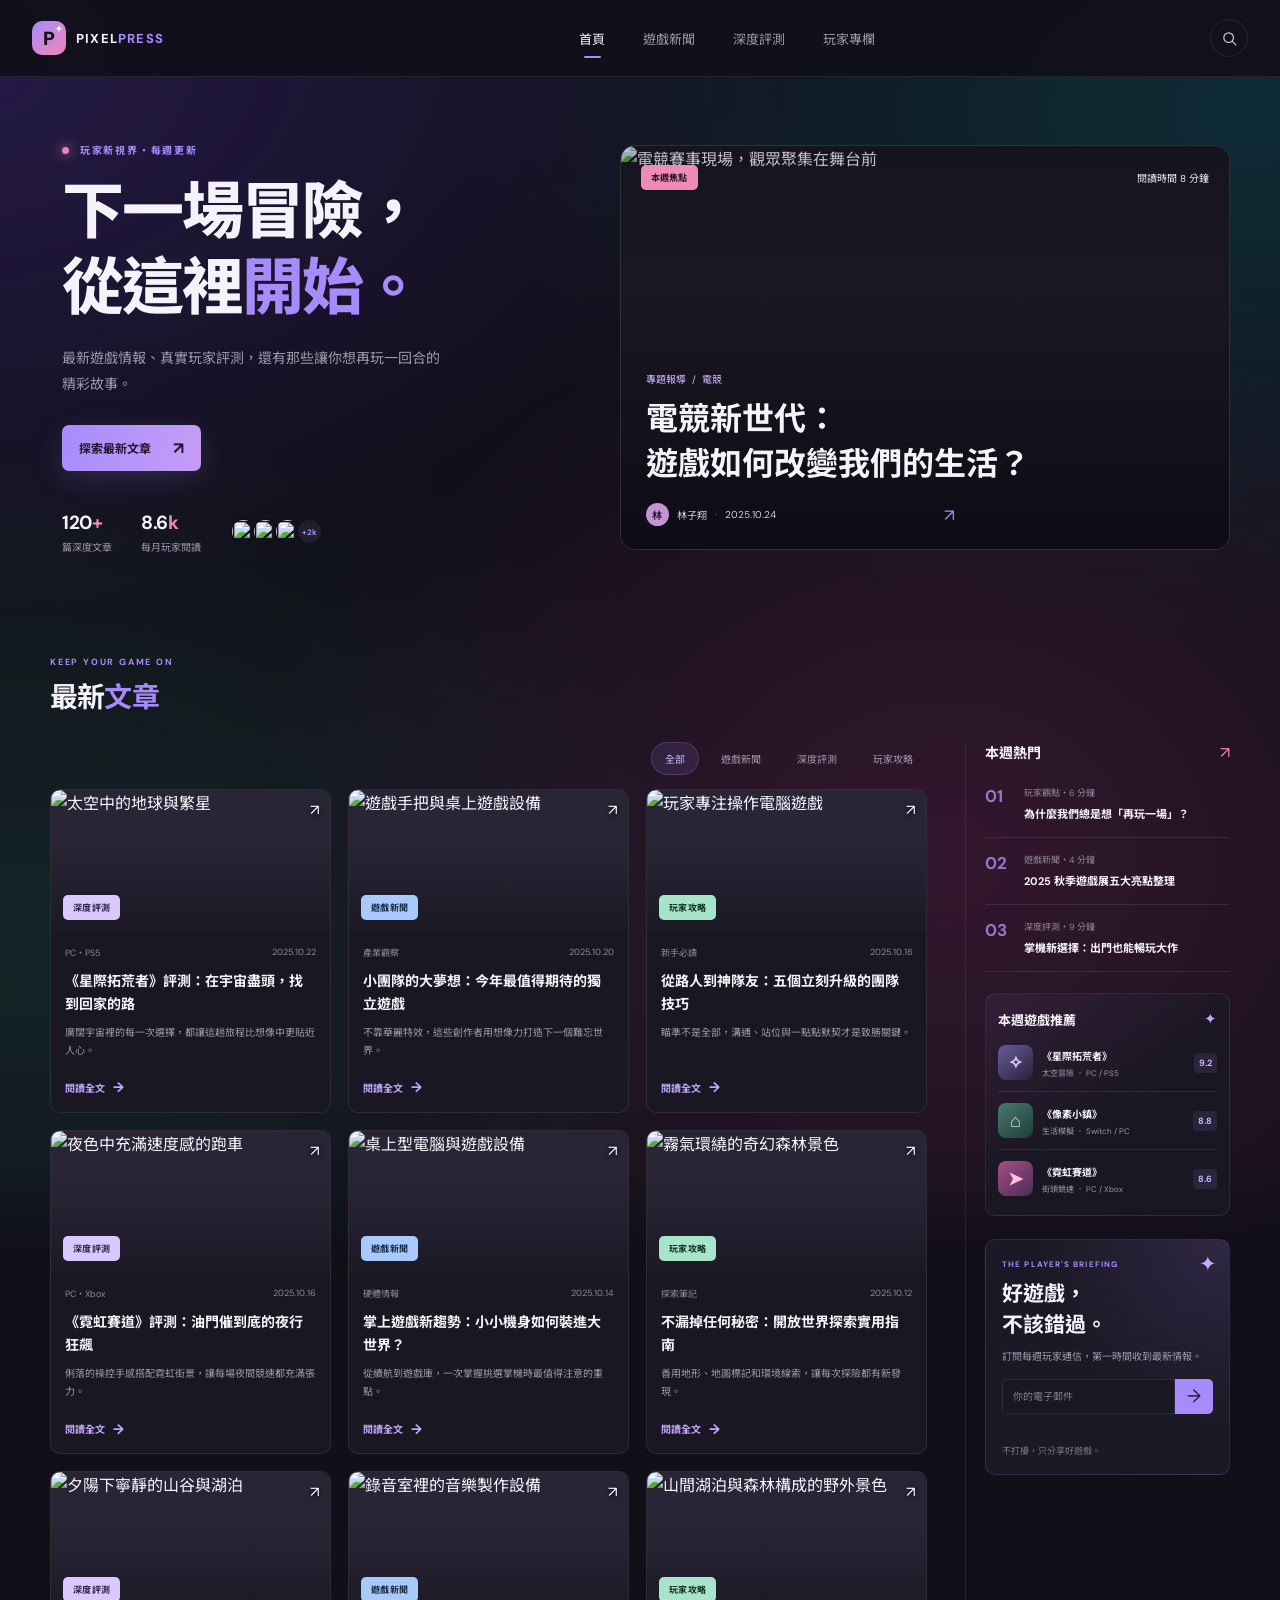
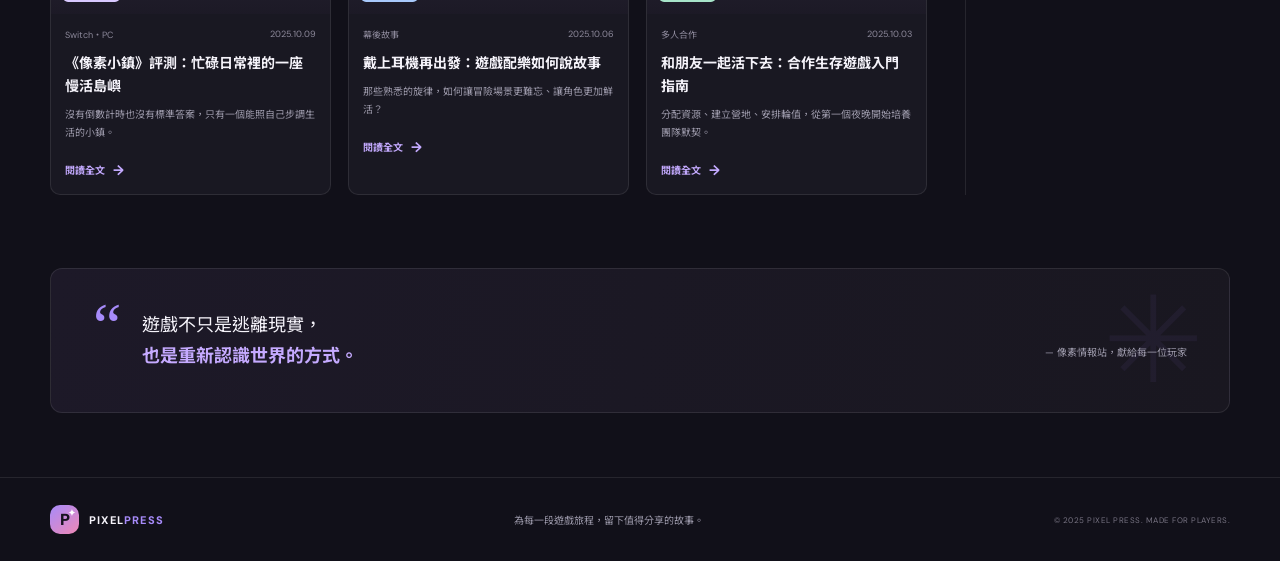
==== index.html @ 3ca90774 "新增格言" ====
<!DOCTYPE html>
<html lang="zh-Hant">
<head>
  <meta charset="UTF-8">
  <meta name="viewport" content="width=device-width, initial-scale=1.0">
  <meta name="theme-color" content="#111019">
  <meta name="description" content="像素情報站：最新遊戲新聞、深度評測與玩家觀點。">
  <title>像素情報站 — 玩家的下一站</title>
  <link rel="preconnect" href="https://fonts.googleapis.com">
  <link rel="preconnect" href="https://fonts.gstatic.com" crossorigin>
  <link href="https://fonts.googleapis.com/css2?family=DM+Sans:wght@400;500;600;700;800&family=Noto+Sans+TC:wght@400;500;600;700;800;900&display=swap" rel="stylesheet">
  <link rel="stylesheet" href="styles.css">
  <script src="script.js" defer></script>
</head>
<body>
  <header class="site-header">
    <div class="header-inner">
      <a class="brand" href="#" aria-label="像素情報站首頁">
        <span class="brand-mark" aria-hidden="true">P<span>✦</span></span>
        <span class="brand-name">PIXEL<span>PRESS</span></span>
      </a>
      <button class="menu-toggle" type="button" aria-label="開啟選單" aria-expanded="false">
        <span></span><span></span><span></span>
      </button>
      <nav class="main-nav" aria-label="主要導覽">
        <a class="nav-link active" href="#latest">首頁</a>
        <a class="nav-link" href="#latest" data-category-link="新聞">遊戲新聞</a>
        <a class="nav-link" href="#latest" data-category-link="評測">深度評測</a>
        <a class="nav-link" href="#community">玩家專欄</a>
      </nav>
      <button class="search-toggle" type="button" aria-label="搜尋文章">
        <svg viewBox="0 0 24 24" aria-hidden="true"><circle cx="10.8" cy="10.8" r="6.8"></circle><path d="m16 16 5 5"></path></svg>
      </button>
    </div>
    <form class="search-bar" role="search">
      <label class="sr-only" for="site-search">搜尋文章</label>
      <input id="site-search" type="search" placeholder="搜尋遊戲、新聞或評測…">
      <button type="submit">搜尋</button>
    </form>
  </header>

  <main>
    <section class="hero page-shell" aria-label="焦點文章">
      <div class="hero-copy">
        <p class="eyebrow"><span class="live-dot"></span> 玩家新視界・每週更新</p>
        <h1>下一場冒險，<br>從這裡<span>開始。</span></h1>
        <p class="hero-description">最新遊戲情報、真實玩家評測，還有那些讓你想再玩一回合的精彩故事。</p>
        <a class="button button-primary" href="#latest">探索最新文章 <span aria-hidden="true">↗</span></a>
        <div class="hero-stats">
          <div><strong>120<span>+</span></strong><small>篇深度文章</small></div>
          <div><strong>8.6<span>k</span></strong><small>每月玩家閱讀</small></div>
          <div class="avatar-stack" aria-label="玩家社群">
            <img src="https://images.unsplash.com/photo-1534528741775-53994a69daeb?auto=format&fit=crop&w=80&q=80" alt="">
            <img src="https://images.unsplash.com/photo-1500648767791-00dcc994a43e?auto=format&fit=crop&w=80&q=80" alt="">
            <img src="https://images.unsplash.com/photo-1506794778202-cad84cf45f1d?auto=format&fit=crop&w=80&q=80" alt="">
            <span>+2k</span>
          </div>
        </div>
      </div>
      <a class="hero-feature" href="#article-feature">
        <img src="https://images.unsplash.com/photo-1542751371-adc38448a05e?auto=format&fit=crop&w=1400&q=85" alt="電競賽事現場，觀眾聚集在舞台前">
        <span class="feature-overlay"></span>
        <span class="feature-topline"><span class="tag tag-pink">本週焦點</span><span class="feature-read">閱讀時間 8 分鐘</span></span>
        <span class="feature-bottom">
          <span class="feature-category">專題報導&nbsp; / &nbsp;電競</span>
          <strong>電競新世代：<br>遊戲如何改變我們的生活？</strong>
          <span class="feature-author"><span class="author-avatar">林</span> 林子翔 <span class="author-divider">·</span> 2025.10.24 <span class="feature-arrow">↗</span></span>
        </span>
      </a>
    </section>

    <section class="latest-section page-shell" id="latest">
      <div class="section-heading">
        <div>
          <p class="eyebrow">KEEP YOUR GAME ON</p>
          <h2>最新<span>文章</span></h2>
        </div>
      </div>

      <div class="content-layout">
        <div class="article-column">
          <div class="category-filters" role="group" aria-label="文章分類">
            <button class="filter-chip active" type="button" data-category="全部">全部</button>
            <button class="filter-chip" type="button" data-category="新聞">遊戲新聞</button>
            <button class="filter-chip" type="button" data-category="評測">深度評測</button>
            <button class="filter-chip" type="button" data-category="攻略">玩家攻略</button>
          </div>
          <div class="article-grid" id="article-grid">
          <article class="article-card" data-category="評測" data-search="星際拓荒者 評測 太空 冒險">
            <a class="card-image" href="#article-feature">
              <img src="https://images.unsplash.com/photo-1446776811953-b23d57bd21aa?auto=format&fit=crop&w=900&q=80" alt="太空中的地球與繁星">
              <span class="tag tag-purple">深度評測</span>
              <span class="card-image-icon" aria-hidden="true">↗</span>
            </a>
            <div class="card-body">
              <div class="card-meta"><span>PC・PS5</span><span>2025.10.22</span></div>
              <h3><a href="#article-feature">《星際拓荒者》評測：在宇宙盡頭，找到回家的路</a></h3>
              <p>廣闊宇宙裡的每一次選擇，都讓這趟旅程比想像中更貼近人心。</p>
              <a class="read-more" href="#article-feature">閱讀全文 <span>→</span></a>
            </div>
          </article>
          <article class="article-card" data-category="新聞" data-search="獨立遊戲 新聞 開發者 新作">
            <a class="card-image" href="#article-feature">
              <img src="https://images.unsplash.com/photo-1511512578047-dfb367046420?auto=format&fit=crop&w=900&q=80" alt="遊戲手把與桌上遊戲設備">
              <span class="tag tag-blue">遊戲新聞</span>
              <span class="card-image-icon" aria-hidden="true">↗</span>
            </a>
            <div class="card-body">
              <div class="card-meta"><span>產業觀察</span><span>2025.10.20</span></div>
              <h3><a href="#article-feature">小團隊的大夢想：今年最值得期待的獨立遊戲</a></h3>
              <p>不靠華麗特效，這些創作者用想像力打造下一個難忘世界。</p>
              <a class="read-more" href="#article-feature">閱讀全文 <span>→</span></a>
            </div>
          </article>
          <article class="article-card" data-category="攻略" data-search="新手攻略 戰術 團隊合作 線上遊戲">
            <a class="card-image" href="#article-feature">
              <img src="https://images.unsplash.com/photo-1547394765-185e1e68f34e?auto=format&fit=crop&w=900&q=80" alt="玩家專注操作電腦遊戲">
              <span class="tag tag-green">玩家攻略</span>
              <span class="card-image-icon" aria-hidden="true">↗</span>
            </a>
            <div class="card-body">
              <div class="card-meta"><span>新手必讀</span><span>2025.10.18</span></div>
              <h3><a href="#article-feature">從路人到神隊友：五個立刻升級的團隊技巧</a></h3>
              <p>瞄準不是全部，溝通、站位與一點點默契才是致勝關鍵。</p>
              <a class="read-more" href="#article-feature">閱讀全文 <span>→</span></a>
            </div>
          </article>
          <article class="article-card" data-category="評測" data-search="霓虹賽道 評測 競速 賽車">
            <a class="card-image" href="#article-feature">
              <img src="https://images.unsplash.com/photo-1492144534655-ae79c964c9d7?auto=format&fit=crop&w=900&q=80" alt="夜色中充滿速度感的跑車">
              <span class="tag tag-purple">深度評測</span>
              <span class="card-image-icon" aria-hidden="true">↗</span>
            </a>
            <div class="card-body">
              <div class="card-meta"><span>PC・Xbox</span><span>2025.10.16</span></div>
              <h3><a href="#article-feature">《霓虹賽道》評測：油門催到底的夜行狂飆</a></h3>
              <p>俐落的操控手感搭配霓虹街景，讓每場夜間競速都充滿張力。</p>
              <a class="read-more" href="#article-feature">閱讀全文 <span>→</span></a>
            </div>
          </article>
          <article class="article-card" data-category="新聞" data-search="掌上遊戲機 新聞 硬體 掌機">
            <a class="card-image" href="#article-feature">
              <img src="https://images.unsplash.com/photo-1593305841991-05c297ba4575?auto=format&fit=crop&w=900&q=80" alt="桌上型電腦與遊戲設備">
              <span class="tag tag-blue">遊戲新聞</span>
              <span class="card-image-icon" aria-hidden="true">↗</span>
            </a>
            <div class="card-body">
              <div class="card-meta"><span>硬體情報</span><span>2025.10.14</span></div>
              <h3><a href="#article-feature">掌上遊戲新趨勢：小小機身如何裝進大世界？</a></h3>
              <p>從續航到遊戲庫，一次掌握挑選掌機時最值得注意的重點。</p>
              <a class="read-more" href="#article-feature">閱讀全文 <span>→</span></a>
            </div>
          </article>
          <article class="article-card" data-category="攻略" data-search="探索攻略 隱藏寶箱 地圖 冒險">
            <a class="card-image" href="#article-feature">
              <img src="https://images.unsplash.com/photo-1518709268805-4e9042af9f23?auto=format&fit=crop&w=900&q=80" alt="霧氣環繞的奇幻森林景色">
              <span class="tag tag-green">玩家攻略</span>
              <span class="card-image-icon" aria-hidden="true">↗</span>
            </a>
            <div class="card-body">
              <div class="card-meta"><span>探索筆記</span><span>2025.10.12</span></div>
              <h3><a href="#article-feature">不漏掉任何秘密：開放世界探索實用指南</a></h3>
              <p>善用地形、地圖標記和環境線索，讓每次探險都有新發現。</p>
              <a class="read-more" href="#article-feature">閱讀全文 <span>→</span></a>
            </div>
          </article>
          <article class="article-card" data-category="評測" data-search="像素小鎮 評測 獨立遊戲 生活模擬">
            <a class="card-image" href="#article-feature">
              <img src="https://images.unsplash.com/photo-1500530855697-b586d89ba3ee?auto=format&fit=crop&w=900&q=80" alt="夕陽下寧靜的山谷與湖泊">
              <span class="tag tag-purple">深度評測</span>
              <span class="card-image-icon" aria-hidden="true">↗</span>
            </a>
            <div class="card-body">
              <div class="card-meta"><span>Switch・PC</span><span>2025.10.09</span></div>
              <h3><a href="#article-feature">《像素小鎮》評測：忙碌日常裡的一座慢活島嶼</a></h3>
              <p>沒有倒數計時也沒有標準答案，只有一個能照自己步調生活的小鎮。</p>
              <a class="read-more" href="#article-feature">閱讀全文 <span>→</span></a>
            </div>
          </article>
          <article class="article-card" data-category="新聞" data-search="遊戲配樂 新聞 音樂 原聲帶">
            <a class="card-image" href="#article-feature">
              <img src="https://images.unsplash.com/photo-1511379938547-c1f69419868d?auto=format&fit=crop&w=900&q=80" alt="錄音室裡的音樂製作設備">
              <span class="tag tag-blue">遊戲新聞</span>
              <span class="card-image-icon" aria-hidden="true">↗</span>
            </a>
            <div class="card-body">
              <div class="card-meta"><span>幕後故事</span><span>2025.10.06</span></div>
              <h3><a href="#article-feature">戴上耳機再出發：遊戲配樂如何說故事</a></h3>
              <p>那些熟悉的旋律，如何讓冒險場景更難忘、讓角色更加鮮活？</p>
              <a class="read-more" href="#article-feature">閱讀全文 <span>→</span></a>
            </div>
          </article>
          <article class="article-card" data-category="攻略" data-search="合作生存 攻略 生存 建造 多人遊戲">
            <a class="card-image" href="#article-feature">
              <img src="https://images.unsplash.com/photo-1470770841072-f978cf4d019e?auto=format&fit=crop&w=900&q=80" alt="山間湖泊與森林構成的野外景色">
              <span class="tag tag-green">玩家攻略</span>
              <span class="card-image-icon" aria-hidden="true">↗</span>
            </a>
            <div class="card-body">
              <div class="card-meta"><span>多人合作</span><span>2025.10.03</span></div>
              <h3><a href="#article-feature">和朋友一起活下去：合作生存遊戲入門指南</a></h3>
              <p>分配資源、建立營地、安排輪值，從第一個夜晚開始培養團隊默契。</p>
              <a class="read-more" href="#article-feature">閱讀全文 <span>→</span></a>
            </div>
          </article>
          </div>
        </div>

        <aside class="sidebar">
          <div class="sidebar-heading"><h3>本週熱門</h3><span class="trending-icon">↗</span></div>
          <a class="trending-item" href="#article-feature"><span class="trending-number">01</span><span><small>玩家觀點・6 分鐘</small><strong>為什麼我們總是想「再玩一場」？</strong></span></a>
          <a class="trending-item" href="#article-feature"><span class="trending-number">02</span><span><small>遊戲新聞・4 分鐘</small><strong>2025 秋季遊戲展五大亮點整理</strong></span></a>
          <a class="trending-item" href="#article-feature"><span class="trending-number">03</span><span><small>深度評測・9 分鐘</small><strong>掌機新選擇：出門也能暢玩大作</strong></span></a>
          <section class="game-recommendations" aria-labelledby="game-recommendations-title">
            <div class="sidebar-heading">
              <h3 id="game-recommendations-title">本週遊戲推薦</h3>
              <span class="recommendation-spark" aria-hidden="true">✦</span>
            </div>
            <article class="game-recommendation">
              <span class="game-icon game-icon-space" aria-hidden="true">✧</span>
              <div>
                <h4>《星際拓荒者》</h4>
                <p>太空冒險 <span>・</span> PC / PS5</p>
              </div>
              <span class="game-score" aria-label="推薦評分 9.2 分">9.2</span>
            </article>
            <article class="game-recommendation">
              <span class="game-icon game-icon-cozy" aria-hidden="true">⌂</span>
              <div>
                <h4>《像素小鎮》</h4>
                <p>生活模擬 <span>・</span> Switch / PC</p>
              </div>
              <span class="game-score" aria-label="推薦評分 8.8 分">8.8</span>
            </article>
            <article class="game-recommendation">
              <span class="game-icon game-icon-racing" aria-hidden="true">➤</span>
              <div>
                <h4>《霓虹賽道》</h4>
                <p>街頭競速 <span>・</span> PC / Xbox</p>
              </div>
              <span class="game-score" aria-label="推薦評分 8.6 分">8.6</span>
            </article>
          </section>
          <div class="newsletter" id="community">
            <span class="newsletter-icon" aria-hidden="true">✦</span>
            <p class="eyebrow">THE PLAYER'S BRIEFING</p>
            <h3>好遊戲，<br>不該錯過。</h3>
            <p class="newsletter-copy">訂閱每週玩家通信，第一時間收到最新情報。</p>
            <form class="newsletter-form">
              <label class="sr-only" for="email">電子郵件地址</label>
              <input id="email" type="email" placeholder="你的電子郵件" required>
              <button type="submit" aria-label="訂閱電子報">→</button>
            </form>
            <p class="form-message" aria-live="polite"></p>
            <small>不打擾，只分享好遊戲。</small>
          </div>
        </aside>
      </div>
    </section>

    <section class="quote-strip page-shell" id="article-feature">
      <span class="quote-mark" aria-hidden="true">“</span>
      <p aria-live="polite" aria-atomic="true"><span id="quote-lead">遊戲不只是逃離現實，</span><br><strong id="quote-highlight">也是重新認識世界的方式。</strong></p>
      <span class="quote-credit">— 像素情報站，獻給每一位玩家</span>
      <span class="quote-decoration" aria-hidden="true">✳</span>
    </section>
  </main>

  <footer class="site-footer">
    <div class="footer-inner page-shell">
      <a class="brand footer-brand" href="#"><span class="brand-mark" aria-hidden="true">P<span>✦</span></span><span class="brand-name">PIXEL<span>PRESS</span></span></a>
      <p>為每一段遊戲旅程，留下值得分享的故事。</p>
      <span class="copyright">© 2025 PIXEL PRESS. MADE FOR PLAYERS.</span>
    </div>
  </footer>
</body>
</html>
---- styles.css ----
:root {
  color-scheme: dark;
  --bg: #111019;
  --surface: #191822;
  --surface-light: #211f2c;
  --text: #f5f3fa;
  --muted: #9c99aa;
  --purple: #a78bfa;
  --pink: #f18ab6;
  --line: rgba(255, 255, 255, .09);
  font-family: "DM Sans", "Noto Sans TC", sans-serif;
}

* { box-sizing: border-box; }
html { scroll-behavior: smooth; }
body { position: relative; isolation: isolate; margin: 0; background: var(--bg); color: var(--text); }
body::before {
  position: fixed;
  z-index: -1;
  inset: -35%;
  content: "";
  pointer-events: none;
  background:
    radial-gradient(ellipse at 18% 24%, rgba(116, 65, 244, .28), transparent 34%),
    radial-gradient(ellipse at 78% 28%, rgba(12, 207, 220, .2), transparent 32%),
    radial-gradient(ellipse at 64% 77%, rgba(242, 64, 162, .2), transparent 35%),
    radial-gradient(ellipse at 22% 82%, rgba(57, 224, 172, .13), transparent 30%);
  filter: blur(35px);
  opacity: .8;
  transform: scale(1);
  animation: neon-breathe 12s ease-in-out infinite alternate;
}
@keyframes neon-breathe {
  0% { opacity: .48; transform: scale(.96) rotate(-2deg); }
  50% { opacity: .9; transform: scale(1.04) rotate(1deg); }
  100% { opacity: .62; transform: scale(1) rotate(-1deg); }
}
@media (prefers-reduced-motion: reduce) {
  body::before { animation: none; }
}
a { color: inherit; text-decoration: none; }
button, input { font: inherit; }
button { color: inherit; }
.page-shell { width: min(1180px, calc(100% - 64px)); margin-inline: auto; }
.sr-only { position: absolute; width: 1px; height: 1px; padding: 0; margin: -1px; overflow: hidden; clip: rect(0, 0, 0, 0); white-space: nowrap; border: 0; }

.site-header { position: relative; z-index: 5; border-bottom: 1px solid var(--line); background: rgba(17, 16, 25, .92); }
.header-inner { width: min(1280px, calc(100% - 64px)); height: 76px; margin: auto; display: flex; align-items: center; justify-content: space-between; }
.brand { display: inline-flex; align-items: center; gap: 10px; }
.brand-mark { width: 34px; height: 34px; display: grid; place-items: center; position: relative; border-radius: 10px; background: linear-gradient(140deg, #a78bfa, #ef88b5); color: #17131f; font-size: 19px; font-weight: 900; }
.brand-mark span { position: absolute; right: 3px; top: 2px; color: white; font-size: 9px; }
.brand-name { font-size: 13px; font-weight: 800; letter-spacing: 1.2px; }
.brand-name span { color: var(--purple); }
.main-nav { display: flex; gap: 38px; margin-left: 80px; }
.nav-link { color: var(--muted); font-size: 13px; transition: color .2s; }
.nav-link:hover, .nav-link.active { color: var(--text); }
.nav-link.active::after { display: block; content: ""; height: 2px; width: 17px; margin: 8px auto -10px; border-radius: 2px; background: var(--purple); }
.search-toggle { width: 38px; height: 38px; display: grid; place-items: center; border: 1px solid var(--line); border-radius: 50%; background: transparent; cursor: pointer; }
.search-toggle svg { width: 17px; fill: none; stroke: #cbc8d5; stroke-width: 1.7; stroke-linecap: round; }
.search-bar { display: none; width: min(1280px, calc(100% - 64px)); margin: -3px auto 0; padding: 0 0 15px; }
.search-bar.open { display: flex; }
.search-bar input, .newsletter-form input { min-width: 0; width: 100%; color: var(--text); border: 1px solid var(--line); background: var(--surface); outline: none; }
.search-bar input { padding: 11px 14px; border-radius: 8px 0 0 8px; }
.search-bar button { padding: 0 22px; border: 0; border-radius: 0 8px 8px 0; background: var(--purple); color: #17131f; font-weight: 700; cursor: pointer; }
.menu-toggle { display: none; }

.hero { min-height: 505px; display: grid; grid-template-columns: .9fr 1.1fr; align-items: center; gap: 70px; padding-block: 65px 76px; }
.hero-copy { padding-left: 12px; }
.eyebrow { margin: 0 0 17px; color: var(--purple); font-size: 10px; font-weight: 700; letter-spacing: 1.8px; }
.live-dot { display: inline-block; width: 7px; height: 7px; margin-right: 7px; border-radius: 50%; background: #e783c1; box-shadow: 0 0 12px #e783c1; }
h1, h2, h3, p { margin-top: 0; }
.hero h1 { margin-bottom: 18px; font-size: clamp(42px, 5vw, 62px); line-height: 1.23; letter-spacing: -2px; font-weight: 800; }
.hero h1 span { color: var(--purple); }
.hero-description { max-width: 390px; margin-bottom: 27px; color: var(--muted); font-size: 14px; line-height: 1.9; }
.button { display: inline-flex; align-items: center; gap: 22px; padding: 12px 17px; border-radius: 7px; font-size: 12px; font-weight: 700; }
.button-primary { background: linear-gradient(100deg, #a88cfb, #c59df7); color: #20192d; box-shadow: 0 8px 28px rgba(167, 139, 250, .17); }
.button-primary span { font-size: 17px; }
.hero-stats { display: flex; align-items: center; gap: 29px; margin-top: 39px; }
.hero-stats > div:not(.avatar-stack) { display: flex; flex-direction: column; gap: 4px; }
.hero-stats strong { font-size: 19px; letter-spacing: -.5px; }
.hero-stats strong span { color: var(--pink); }
.hero-stats small { color: var(--muted); font-size: 10px; }
.avatar-stack { display: flex; align-items: center; padding-left: 5px; }
.avatar-stack img, .avatar-stack span { width: 27px; height: 27px; margin-left: -5px; border: 2px solid var(--bg); border-radius: 50%; object-fit: cover; }
.avatar-stack span { display: grid; place-items: center; background: var(--surface-light); color: var(--purple); font-size: 8px; font-weight: 700; }
.hero-feature { min-height: 372px; height: 100%; max-height: 405px; overflow: hidden; position: relative; display: block; border: 1px solid rgba(255,255,255,.1); border-radius: 15px; background: var(--surface); }
.hero-feature > img { position: absolute; width: 100%; height: 100%; inset: 0; object-fit: cover; transition: transform .6s; }
.hero-feature:hover > img { transform: scale(1.04); }
.feature-overlay { position: absolute; inset: 0; background: linear-gradient(180deg, rgba(12,10,19,.25) 0%, transparent 36%, rgba(12,10,19,.88) 100%); }
.feature-topline { position: absolute; top: 19px; left: 20px; right: 20px; display: flex; align-items: center; justify-content: space-between; }
.tag { display: inline-block; padding: 6px 10px; border-radius: 5px; font-size: 9px; font-weight: 700; letter-spacing: .3px; }
.tag-pink { background: #f08bb8; color: #291622; }
.feature-read { color: #f0edf4; font-size: 10px; }
.feature-bottom { position: absolute; right: 25px; bottom: 23px; left: 25px; display: flex; flex-direction: column; align-items: flex-start; }
.feature-category { margin-bottom: 11px; color: #d3b8ff; font-size: 10px; }
.feature-bottom > strong { max-width: 460px; margin-bottom: 17px; font-size: clamp(23px, 2.8vw, 32px); line-height: 1.4; }
.feature-author { display: flex; align-items: center; gap: 8px; color: #d4d0dc; font-size: 10px; }
.author-avatar { width: 23px; height: 23px; display: grid; place-items: center; border-radius: 50%; background: #c693d5; color: #271d30; font-size: 10px; font-weight: 700; }
.author-divider { color: #777382; }
.feature-arrow { margin-left: auto; padding-left: clamp(20px, 13vw, 160px); color: var(--purple); font-size: 17px; }

.latest-section { padding-top: 26px; padding-bottom: 73px; }
.section-heading { display: flex; align-items: end; justify-content: space-between; gap: 25px; margin-bottom: 26px; }
.section-heading .eyebrow { margin-bottom: 7px; font-size: 9px; }
.section-heading h2 { margin: 0; font-size: 28px; letter-spacing: -.8px; }
.section-heading h2 span { color: var(--purple); }
.article-column { min-width: 0; }
.category-filters { display: flex; justify-content: flex-end; gap: 8px; margin-bottom: 14px; }
.filter-chip { padding: 8px 13px; border: 1px solid transparent; border-radius: 20px; background: transparent; color: var(--muted); font-size: 10px; cursor: pointer; transition: .2s; }
.filter-chip:hover { color: var(--text); }
.filter-chip.active { border-color: rgba(167,139,250,.22); background: rgba(167,139,250,.12); color: #cbb8ff; }
.content-layout { display: grid; grid-template-columns: minmax(0, 1fr) 265px; gap: 38px; }
.article-grid { display: grid; grid-template-columns: repeat(3, minmax(0, 1fr)); gap: 17px; align-content: start; }
.article-card { overflow: hidden; border: 1px solid var(--line); border-radius: 10px; background: var(--surface); transition: transform .25s, border-color .25s; }
.article-card:hover { transform: translateY(-4px); border-color: rgba(167,139,250,.35); }
.article-card[hidden] { display: none; }
.card-image { height: 142px; position: relative; display: block; overflow: hidden; background: #292536; }
.card-image::after { position: absolute; inset: 35% 0 0; content: ""; background: linear-gradient(transparent, rgba(13,12,19,.46)); }
.card-image img { width: 100%; height: 100%; object-fit: cover; transition: transform .5s; }
.article-card:hover .card-image img { transform: scale(1.05); }
.card-image .tag { position: absolute; z-index: 1; bottom: 12px; left: 12px; }
.tag-purple { background: #d9c9ff; color: #302544; }
.tag-blue { background: #a8c9fb; color: #192b42; }
.tag-green { background: #a7e4c9; color: #17352b; }
.card-image-icon { position: absolute; z-index: 1; top: 10px; right: 11px; color: #fff; font-size: 15px; text-shadow: 0 1px 5px #000; }
.card-body { padding: 14px 14px 15px; }
.card-meta { display: flex; justify-content: space-between; gap: 8px; color: #8d899b; font-size: 9px; }
.card-body h3 { margin: 11px 0 8px; font-size: 14px; line-height: 1.65; }
.card-body h3 a:hover { color: #c8b3ff; }
.card-body > p { min-height: 40px; margin-bottom: 12px; color: var(--muted); font-size: 10px; line-height: 1.8; }
.read-more { display: inline-flex; align-items: center; gap: 8px; color: #c4aaff; font-size: 10px; font-weight: 700; }
.read-more span { font-size: 14px; transition: transform .2s; }
.read-more:hover span { transform: translateX(4px); }
.no-results { grid-column: 1 / -1; padding: 36px 15px; color: var(--muted); text-align: center; font-size: 13px; }

.sidebar { padding-left: 19px; border-left: 1px solid var(--line); }
.sidebar-heading { display: flex; align-items: center; justify-content: space-between; margin-bottom: 8px; }
.sidebar-heading h3 { margin: 0; font-size: 14px; }
.trending-icon { color: var(--pink); }
.trending-item { display: grid; grid-template-columns: 31px 1fr; gap: 8px; padding: 14px 0; border-bottom: 1px solid var(--line); }
.trending-number { color: #8f7bc4; font-size: 17px; font-weight: 700; }
.trending-item small { display: block; margin: 1px 0 6px; color: #8e8a9b; font-size: 9px; }
.trending-item strong { display: block; font-size: 11px; line-height: 1.65; }
.trending-item:hover strong { color: #c8b3ff; }
.game-recommendations { margin-top: 21px; padding: 15px 12px 8px; border: 1px solid rgba(167,139,250,.14); border-radius: 10px; background: linear-gradient(145deg, rgba(167,139,250,.08), rgba(25,24,34,.86) 55%); }
.game-recommendations .sidebar-heading { margin-bottom: 5px; }
.game-recommendations .sidebar-heading h3 { font-size: 13px; }
.recommendation-spark { color: #c9a9fc; font-size: 15px; }
.game-recommendation { display: grid; grid-template-columns: 35px minmax(0, 1fr) auto; align-items: center; gap: 9px; padding: 11px 0; border-bottom: 1px solid var(--line); }
.game-recommendation:last-child { border-bottom: 0; }
.game-icon { width: 35px; height: 35px; display: grid; place-items: center; border-radius: 8px; font-size: 18px; font-weight: 700; }
.game-icon-space { background: linear-gradient(140deg, #6b5b9c, #272139); color: #d7c8ff; }
.game-icon-cozy { background: linear-gradient(140deg, #477b70, #233b38); color: #b7efd1; }
.game-icon-racing { background: linear-gradient(140deg, #a54f83, #4a2d59); color: #ffc0e4; }
.game-recommendation h4 { margin: 0 0 4px; font-size: 10px; }
.game-recommendation p { margin: 0; color: var(--muted); font-size: 8px; white-space: nowrap; }
.game-recommendation p span { color: #696575; }
.game-score { padding: 4px 5px; border-radius: 4px; background: rgba(167,139,250,.12); color: #cbb8ff; font-size: 9px; font-weight: 700; }
.newsletter { position: relative; overflow: hidden; margin-top: 23px; padding: 19px 16px 17px; border: 1px solid rgba(167,139,250,.15); border-radius: 10px; background: radial-gradient(ellipse at 100% 0%, rgba(127,94,193,.2), transparent 56%), #1b1925; }
.newsletter-icon { position: absolute; top: 10px; right: 12px; color: #c9a9fc; font-size: 21px; }
.newsletter .eyebrow { margin-bottom: 10px; font-size: 8px; letter-spacing: 1.1px; }
.newsletter h3 { margin-bottom: 8px; font-size: 21px; line-height: 1.45; }
.newsletter-copy { margin-bottom: 13px; color: var(--muted); font-size: 10px; line-height: 1.8; }
.newsletter-form { display: flex; }
.newsletter-form input { padding: 10px; border-radius: 5px 0 0 5px; font-size: 10px; }
.newsletter-form input::placeholder { color: #827e8e; }
.newsletter-form button { width: 38px; flex: 0 0 38px; border: 0; border-radius: 0 5px 5px 0; background: var(--purple); color: #21192d; font-size: 18px; cursor: pointer; }
.newsletter > small { display: block; margin-top: 9px; color: #797686; font-size: 9px; }
.form-message { min-height: 14px; margin: 7px 0 0; color: #a7e4c9; font-size: 10px; }
.form-message.error { color: #f19ab2; }

.quote-strip { position: relative; overflow: hidden; display: flex; align-items: center; gap: 21px; min-height: 145px; margin-bottom: 64px; padding: 25px 42px; border: 1px solid var(--line); border-radius: 12px; background: linear-gradient(100deg, #1d1928, #191720); }
.quote-mark { align-self: flex-start; color: var(--purple); font-family: Georgia, serif; font-size: 64px; line-height: 1; }
.quote-strip p { z-index: 1; margin: 0; font-size: 18px; line-height: 1.7; }
.quote-strip p strong { color: #c5aaff; }
.quote-credit { z-index: 1; align-self: end; margin: 0 0 28px auto; color: var(--muted); font-size: 10px; white-space: nowrap; }
.quote-decoration { position: absolute; right: 25px; color: rgba(167,139,250,.06); font-size: 120px; }
.site-footer { border-top: 1px solid var(--line); }
.footer-inner { min-height: 83px; display: flex; align-items: center; justify-content: space-between; gap: 20px; }
.footer-brand .brand-mark { width: 29px; height: 29px; font-size: 16px; }
.footer-brand .brand-name { font-size: 11px; }
.footer-inner > p { margin: 0; color: var(--muted); font-size: 10px; }
.copyright { color: #777382; font-size: 8px; letter-spacing: .5px; }

@media (max-width: 960px) {
  .hero { gap: 35px; }
  .content-layout { grid-template-columns: minmax(0, 1fr) 230px; gap: 23px; }
  .article-grid { grid-template-columns: repeat(2, minmax(0, 1fr)); }
  .article-card:nth-child(3) { display: none; }
  .article-card:nth-child(3)[hidden] { display: none; }
  .article-card:nth-child(3):not([hidden]) { display: block; }
  .card-image { height: 155px; }
}
@media (max-width: 700px) {
  .page-shell, .header-inner, .search-bar { width: min(100% - 38px, 540px); }
  .header-inner { height: 66px; }
  .menu-toggle { width: 35px; height: 35px; display: flex; flex-direction: column; justify-content: center; gap: 5px; order: 2; padding: 7px; border: 1px solid var(--line); border-radius: 50%; background: transparent; cursor: pointer; }
  .menu-toggle span { width: 100%; height: 1.5px; background: #d6d1df; }
  .main-nav { position: absolute; top: 65px; right: 0; left: 0; display: none; flex-direction: column; gap: 0; margin: 0; padding: 7px 19px 13px; border-bottom: 1px solid var(--line); background: #17151f; }
  .main-nav.open { display: flex; }
  .nav-link { padding: 12px 2px; }
  .nav-link.active::after { display: none; }
  .search-toggle { order: 3; width: 35px; height: 35px; }
  .hero { grid-template-columns: 1fr; gap: 28px; padding-block: 43px 52px; }
  .hero-copy { padding-left: 0; }
  .hero h1 { font-size: clamp(42px, 12vw, 58px); }
  .hero-description { max-width: 420px; }
  .hero-stats { margin-top: 28px; }
  .hero-feature { min-height: 330px; }
  .section-heading { align-items: flex-start; flex-direction: column; gap: 16px; }
  .category-filters { width: 100%; justify-content: flex-start; overflow-x: auto; }
  .filter-chip { flex: 0 0 auto; }
  .content-layout { grid-template-columns: 1fr; }
  .article-grid { grid-template-columns: repeat(2, minmax(0, 1fr)); gap: 12px; }
  .article-card:nth-child(3) { display: block; }
  .card-image { height: clamp(110px, 28vw, 170px); }
  .card-body { padding: 12px; }
  .card-body h3 { font-size: 13px; }
  .sidebar { display: grid; grid-template-columns: 1fr 1fr; gap: 0 16px; padding: 23px 0 0; border-top: 1px solid var(--line); border-left: 0; }
  .sidebar-heading { grid-column: 1 / -1; }
  .trending-item:last-of-type { border-bottom: 0; }
  .game-recommendations { grid-column: 1 / -1; }
  .newsletter { align-self: start; grid-column: 1 / -1; }
  .quote-strip { flex-wrap: wrap; gap: 10px; min-height: 150px; margin-bottom: 42px; padding: 24px; }
  .quote-mark { font-size: 48px; }
  .quote-strip p { font-size: 16px; }
  .quote-credit { width: 100%; margin: 0 0 0 56px; }
  .footer-inner { align-items: flex-start; flex-direction: column; justify-content: center; gap: 8px; padding-block: 18px; }
}
@media (max-width: 400px) {
  .article-grid { grid-template-columns: 1fr; }
  .card-image { height: 185px; }
  .article-card:nth-child(3) { display: block; }
  .sidebar { grid-template-columns: 1fr; }
  .sidebar-heading, .game-recommendations, .newsletter { grid-column: auto; }
}
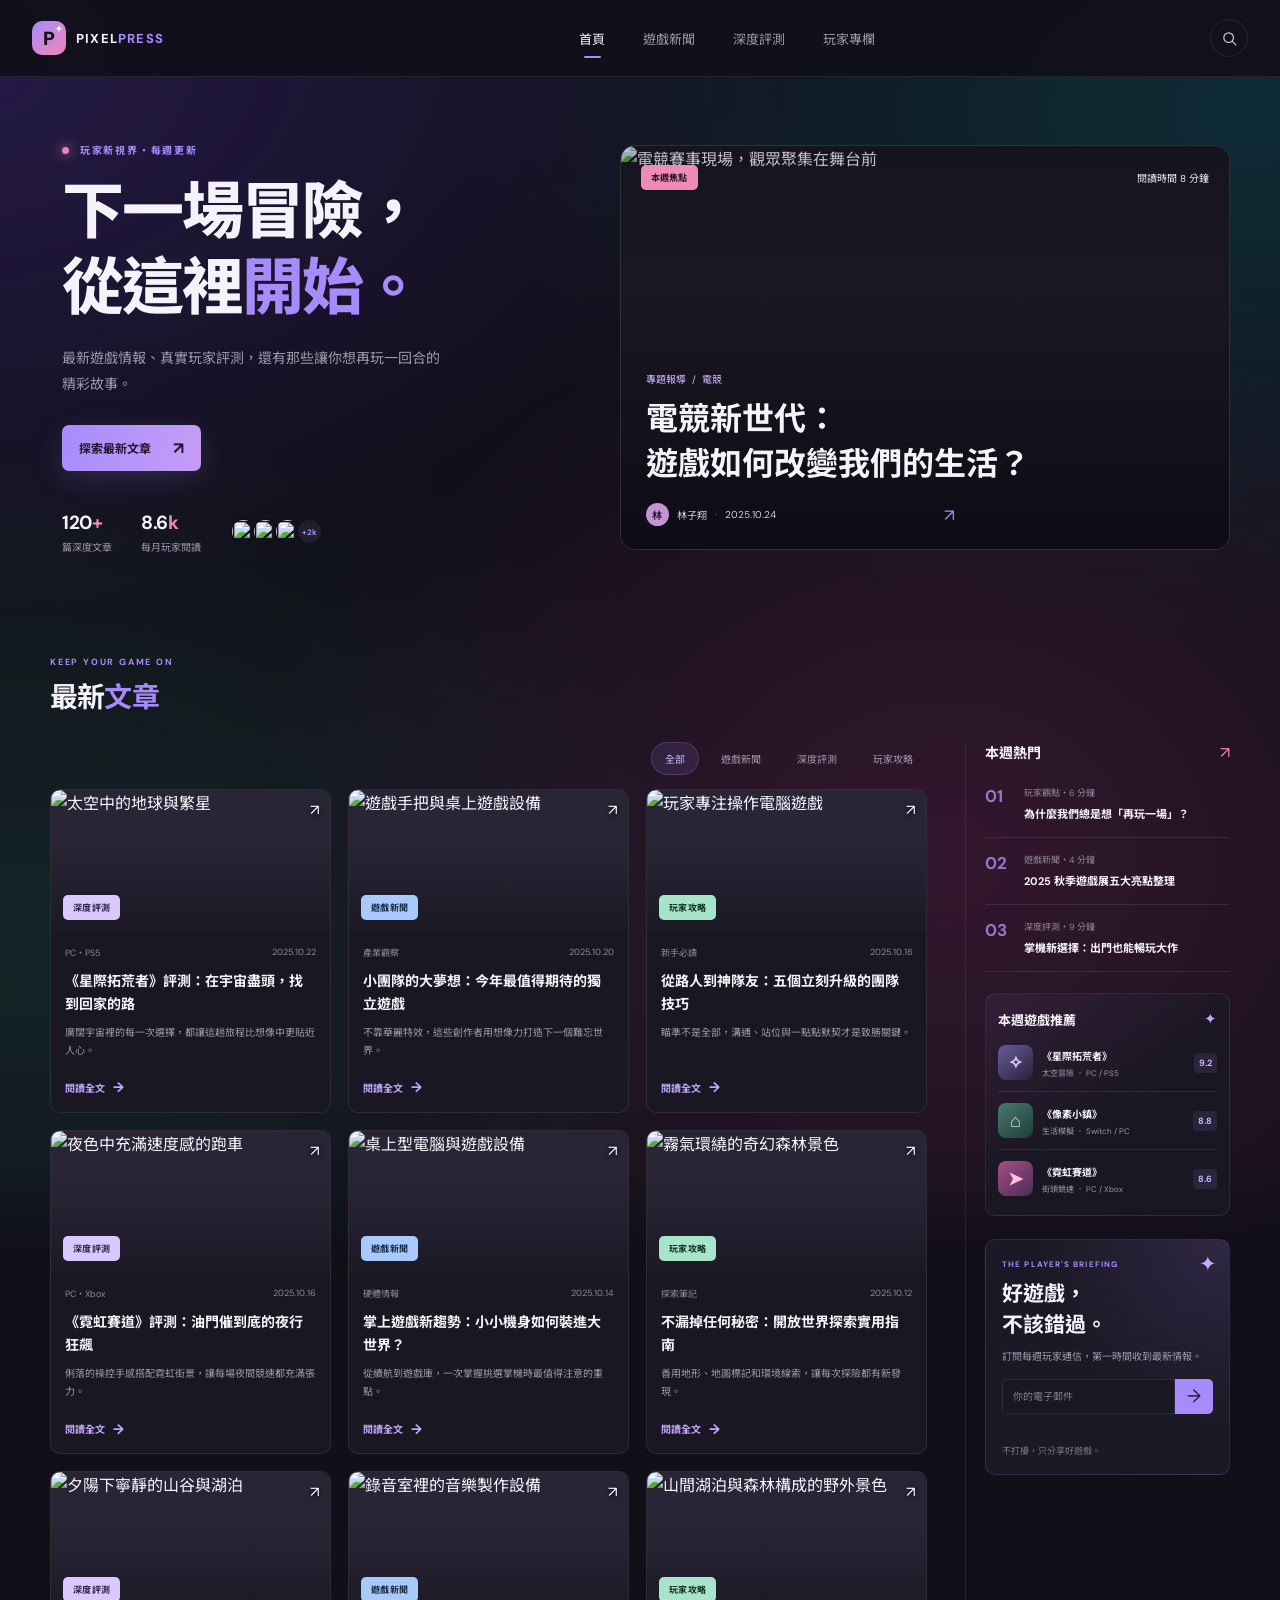
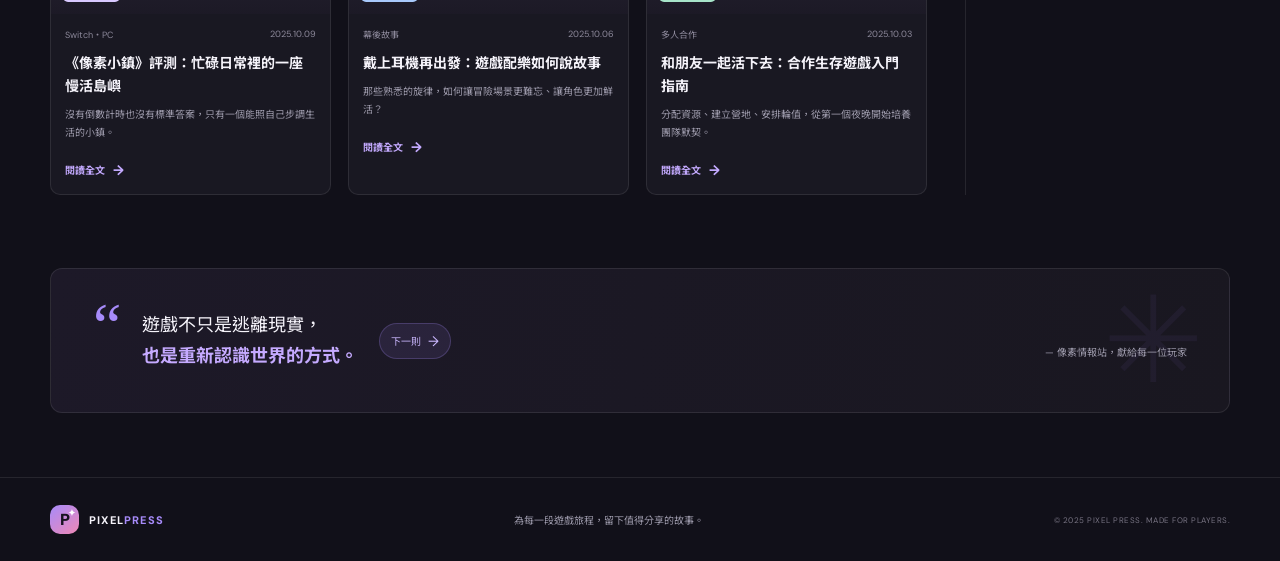
==== commit e9a2d01e: "feat: 新增"下一則格言"按鈕" ====
--- a/index.html
+++ b/index.html
@@ -261,6 +261,7 @@
     <section class="quote-strip page-shell" id="article-feature">
       <span class="quote-mark" aria-hidden="true">“</span>
       <p aria-live="polite" aria-atomic="true"><span id="quote-lead">遊戲不只是逃離現實，</span><br><strong id="quote-highlight">也是重新認識世界的方式。</strong></p>
+      <button class="quote-next" type="button" aria-label="顯示下一則格言"><span>下一則</span><span aria-hidden="true">→</span></button>
       <span class="quote-credit">— 像素情報站，獻給每一位玩家</span>
       <span class="quote-decoration" aria-hidden="true">✳</span>
     </section>
--- a/styles.css
+++ b/styles.css
@@ -173,6 +173,9 @@
 .quote-mark { align-self: flex-start; color: var(--purple); font-family: Georgia, serif; font-size: 64px; line-height: 1; }
 .quote-strip p { z-index: 1; margin: 0; font-size: 18px; line-height: 1.7; }
 .quote-strip p strong { color: #c5aaff; }
+.quote-next { z-index: 1; display: inline-flex; align-items: center; gap: 7px; align-self: center; padding: 8px 11px; border: 1px solid rgba(167,139,250,.24); border-radius: 20px; background: rgba(167,139,250,.1); color: #cbb8ff; font-size: 10px; white-space: nowrap; cursor: pointer; transition: background .2s, border-color .2s; }
+.quote-next:hover { border-color: rgba(167,139,250,.5); background: rgba(167,139,250,.2); }
+.quote-next span:last-child { font-size: 14px; }
 .quote-credit { z-index: 1; align-self: end; margin: 0 0 28px auto; color: var(--muted); font-size: 10px; white-space: nowrap; }
 .quote-decoration { position: absolute; right: 25px; color: rgba(167,139,250,.06); font-size: 120px; }
 .site-footer { border-top: 1px solid var(--line); }
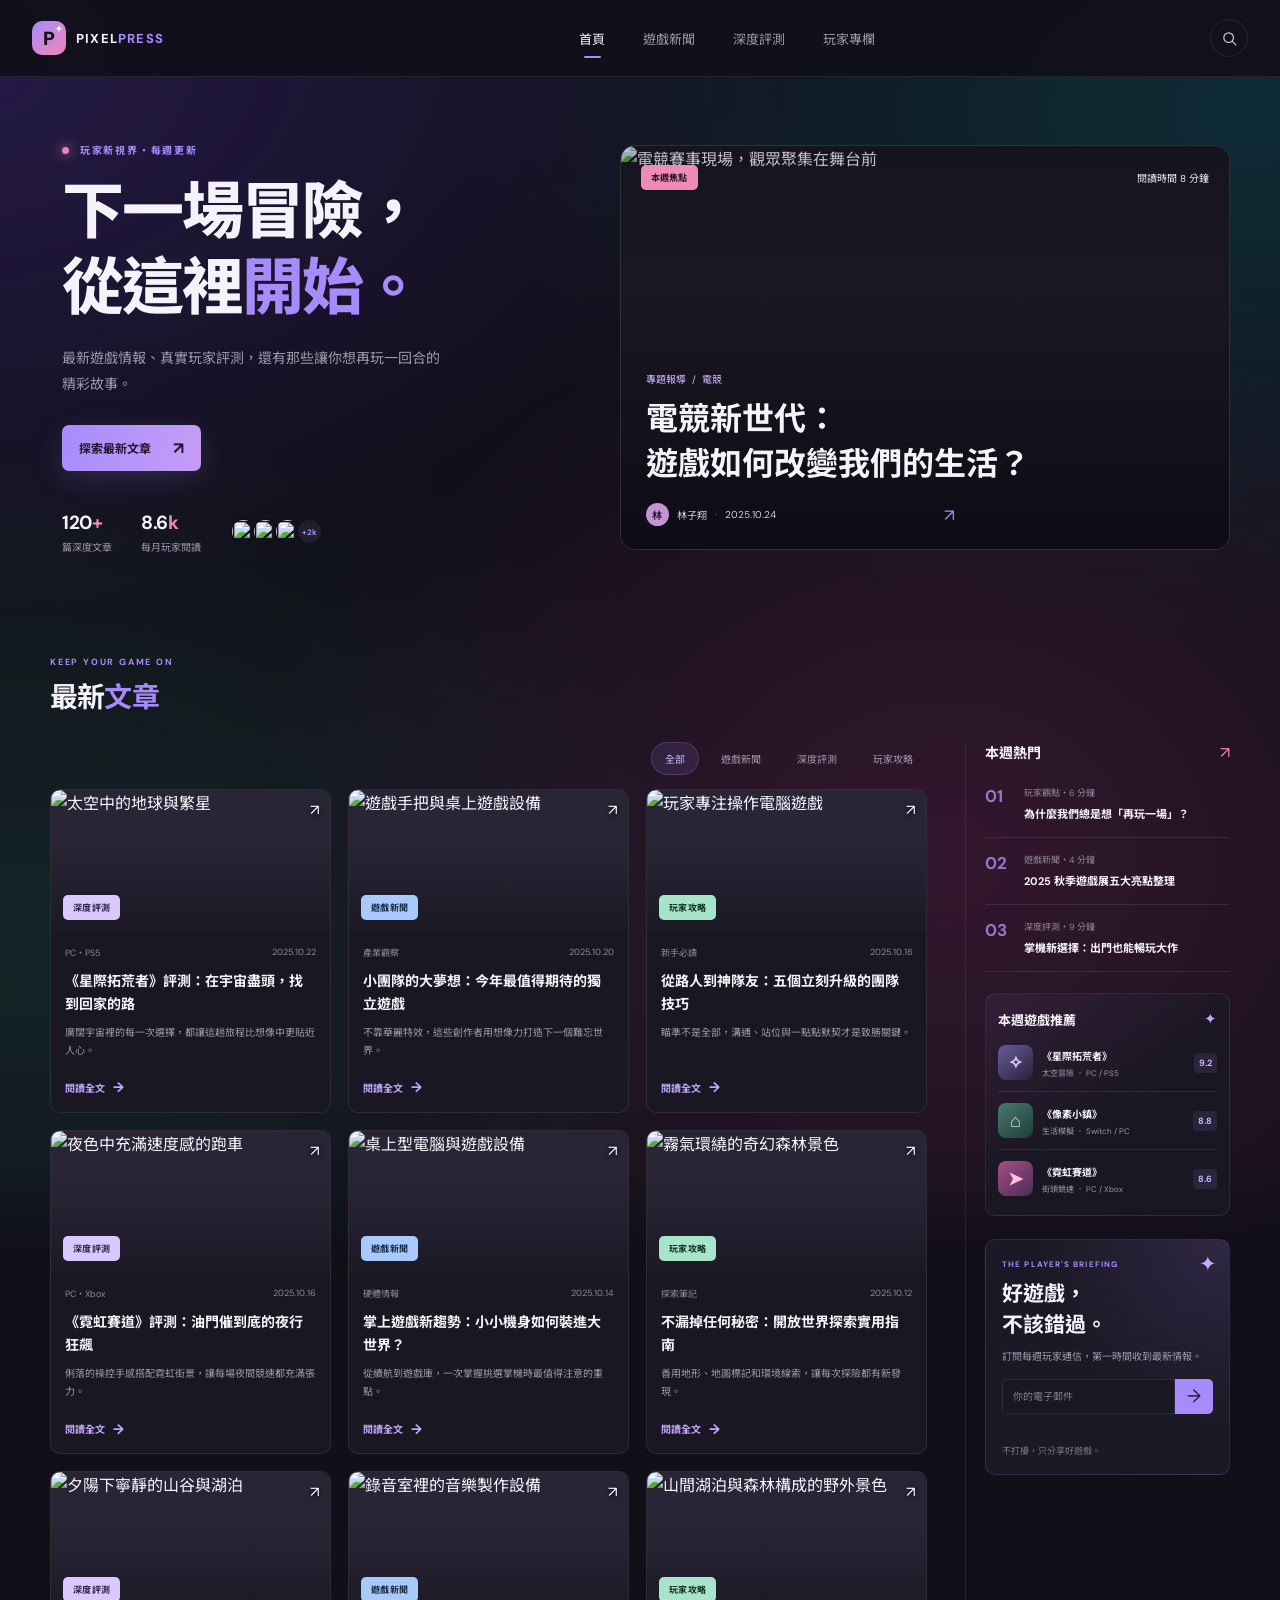
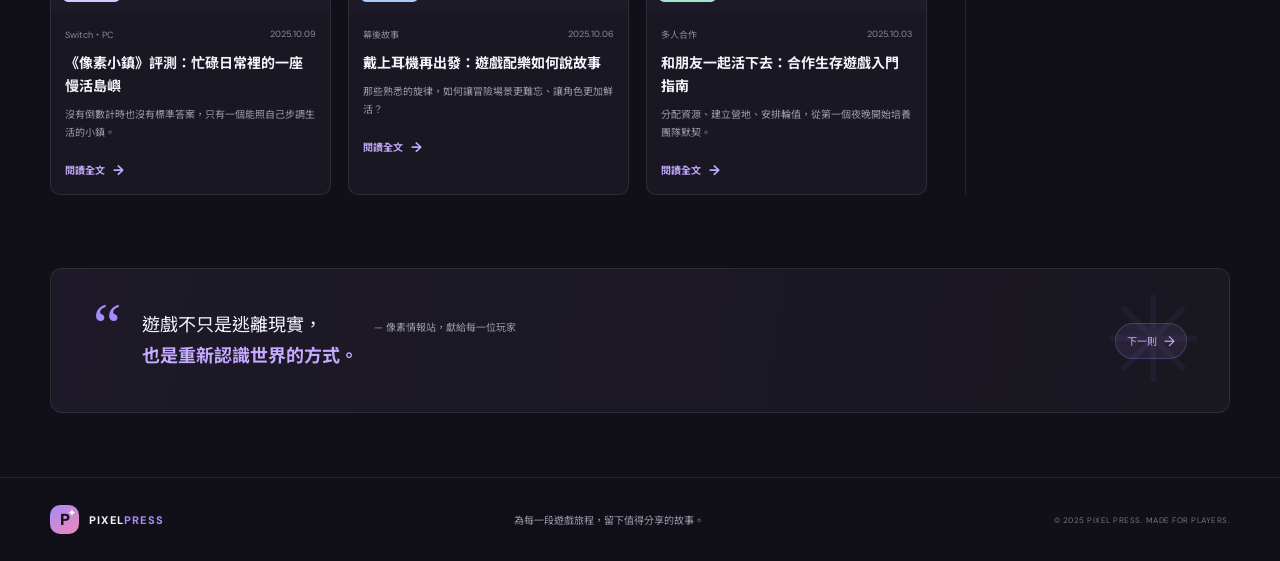
==== commit 9490c28b: "feat: 微調位置" ====
--- a/index.html
+++ b/index.html
@@ -260,9 +260,11 @@
 
     <section class="quote-strip page-shell" id="article-feature">
       <span class="quote-mark" aria-hidden="true">“</span>
-      <p aria-live="polite" aria-atomic="true"><span id="quote-lead">遊戲不只是逃離現實，</span><br><strong id="quote-highlight">也是重新認識世界的方式。</strong></p>
+      <div class="quote-content">
+        <p aria-live="polite" aria-atomic="true"><span id="quote-lead">遊戲不只是逃離現實，</span><br><strong id="quote-highlight">也是重新認識世界的方式。</strong></p>
+        <span class="quote-credit">— 像素情報站，獻給每一位玩家</span>
+      </div>
       <button class="quote-next" type="button" aria-label="顯示下一則格言"><span>下一則</span><span aria-hidden="true">→</span></button>
-      <span class="quote-credit">— 像素情報站，獻給每一位玩家</span>
       <span class="quote-decoration" aria-hidden="true">✳</span>
     </section>
   </main>
--- a/styles.css
+++ b/styles.css
@@ -169,14 +169,15 @@
 .form-message { min-height: 14px; margin: 7px 0 0; color: #a7e4c9; font-size: 10px; }
 .form-message.error { color: #f19ab2; }
 
-.quote-strip { position: relative; overflow: hidden; display: flex; align-items: center; gap: 21px; min-height: 145px; margin-bottom: 64px; padding: 25px 42px; border: 1px solid var(--line); border-radius: 12px; background: linear-gradient(100deg, #1d1928, #191720); }
+.quote-strip { position: relative; overflow: hidden; display: grid; grid-template-columns: auto minmax(0, 1fr) auto; align-items: center; gap: 21px; min-height: 145px; margin-bottom: 64px; padding: 25px 42px; border: 1px solid var(--line); border-radius: 12px; background: linear-gradient(100deg, #1d1928, #191720); }
 .quote-mark { align-self: flex-start; color: var(--purple); font-family: Georgia, serif; font-size: 64px; line-height: 1; }
+.quote-content { display: flex; align-items: baseline; flex-wrap: wrap; gap: 8px 16px; min-width: 0; }
 .quote-strip p { z-index: 1; margin: 0; font-size: 18px; line-height: 1.7; }
 .quote-strip p strong { color: #c5aaff; }
-.quote-next { z-index: 1; display: inline-flex; align-items: center; gap: 7px; align-self: center; padding: 8px 11px; border: 1px solid rgba(167,139,250,.24); border-radius: 20px; background: rgba(167,139,250,.1); color: #cbb8ff; font-size: 10px; white-space: nowrap; cursor: pointer; transition: background .2s, border-color .2s; }
+.quote-next { z-index: 1; display: inline-flex; align-items: center; justify-self: end; gap: 7px; padding: 8px 11px; border: 1px solid rgba(167,139,250,.24); border-radius: 20px; background: rgba(167,139,250,.1); color: #cbb8ff; font-size: 10px; white-space: nowrap; cursor: pointer; transition: background .2s, border-color .2s; }
 .quote-next:hover { border-color: rgba(167,139,250,.5); background: rgba(167,139,250,.2); }
 .quote-next span:last-child { font-size: 14px; }
-.quote-credit { z-index: 1; align-self: end; margin: 0 0 28px auto; color: var(--muted); font-size: 10px; white-space: nowrap; }
+.quote-credit { z-index: 1; margin: 0; color: var(--muted); font-size: 10px; }
 .quote-decoration { position: absolute; right: 25px; color: rgba(167,139,250,.06); font-size: 120px; }
 .site-footer { border-top: 1px solid var(--line); }
 .footer-inner { min-height: 83px; display: flex; align-items: center; justify-content: space-between; gap: 20px; }
@@ -224,10 +225,9 @@
   .trending-item:last-of-type { border-bottom: 0; }
   .game-recommendations { grid-column: 1 / -1; }
   .newsletter { align-self: start; grid-column: 1 / -1; }
-  .quote-strip { flex-wrap: wrap; gap: 10px; min-height: 150px; margin-bottom: 42px; padding: 24px; }
+  .quote-strip { grid-template-columns: auto minmax(0, 1fr) auto; gap: 10px; min-height: 150px; margin-bottom: 42px; padding: 24px; }
   .quote-mark { font-size: 48px; }
   .quote-strip p { font-size: 16px; }
-  .quote-credit { width: 100%; margin: 0 0 0 56px; }
   .footer-inner { align-items: flex-start; flex-direction: column; justify-content: center; gap: 8px; padding-block: 18px; }
 }
 @media (max-width: 400px) {
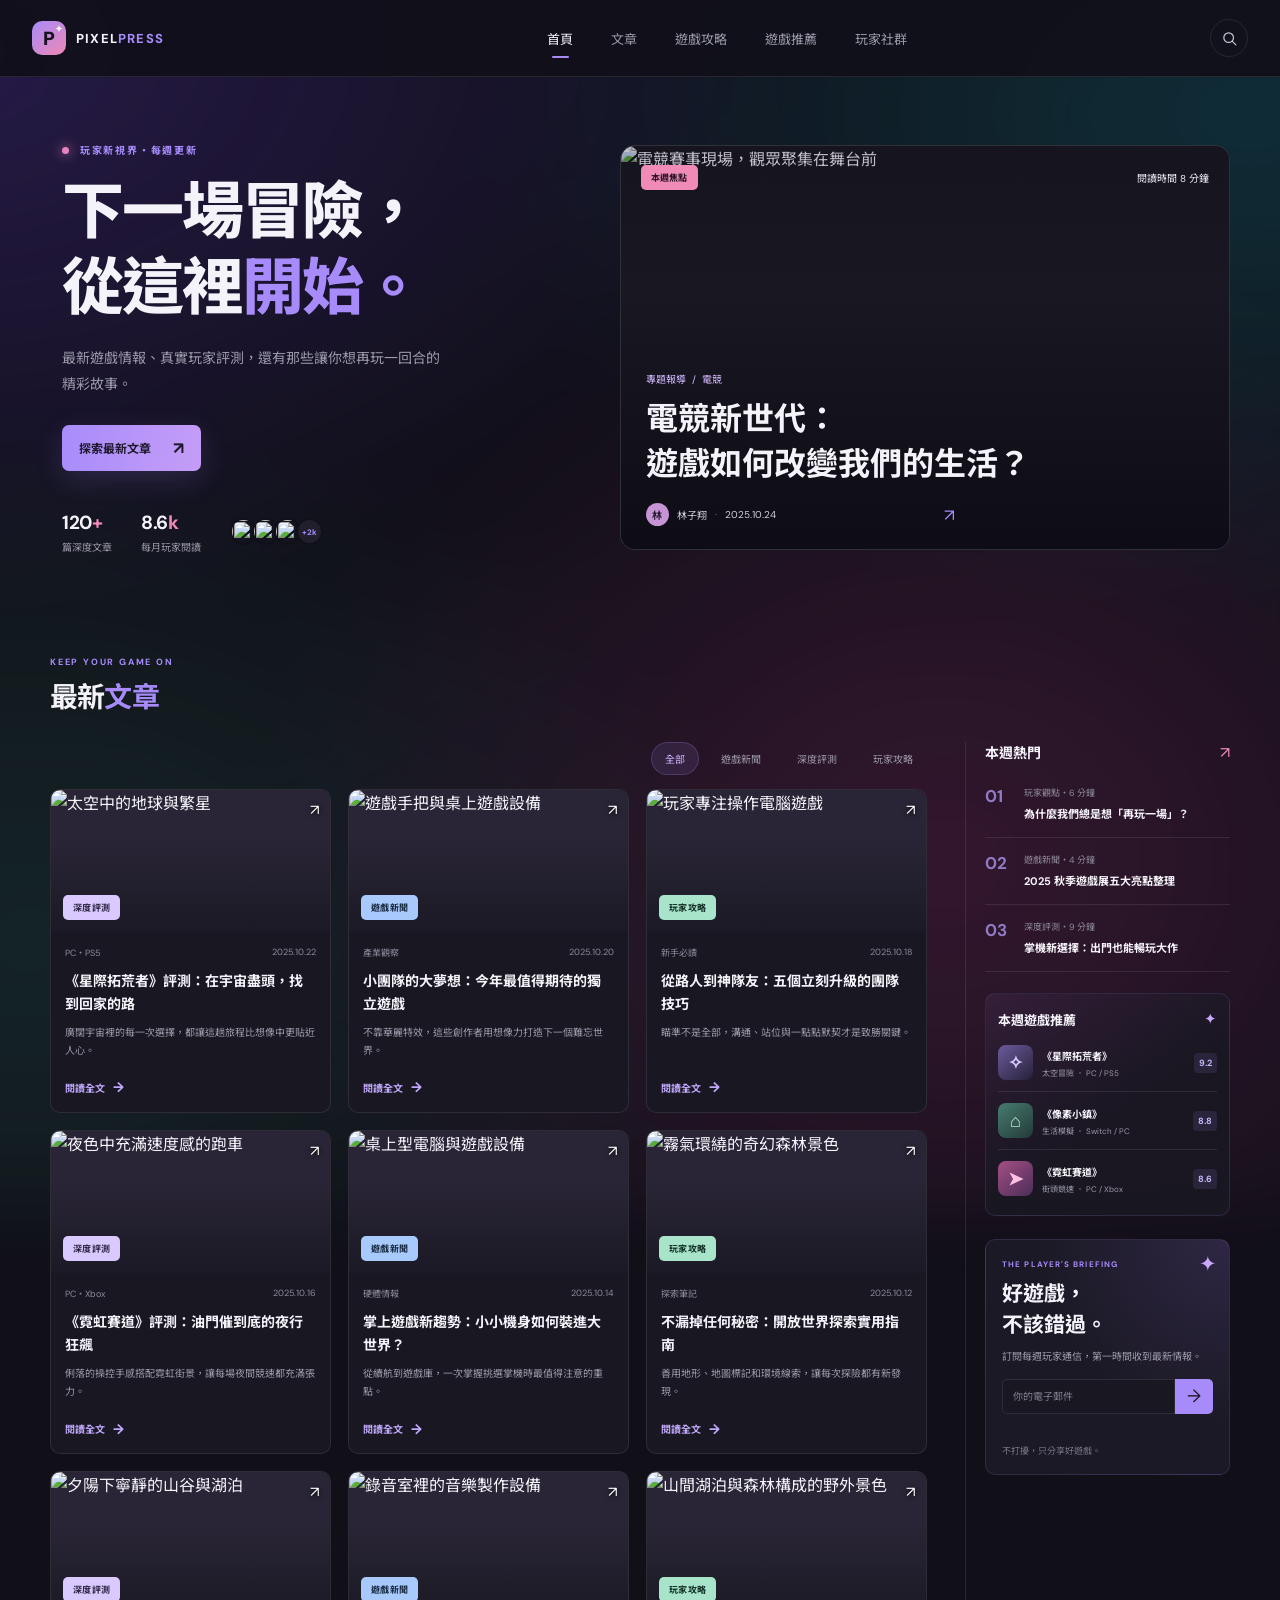
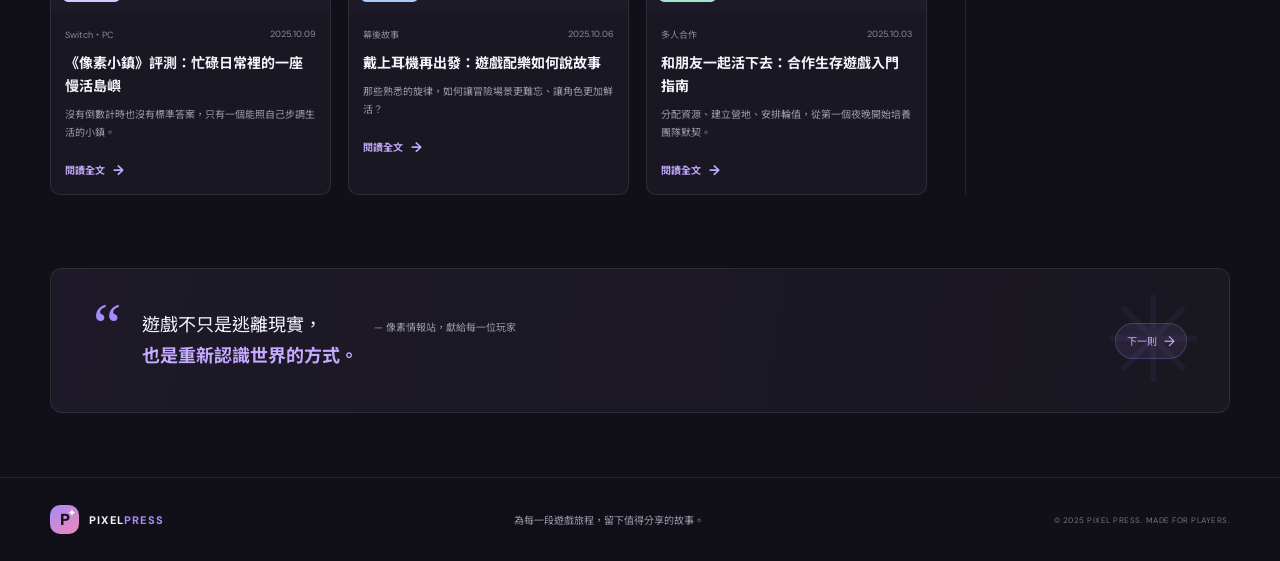
==== commit 78e28c2a: "feat: 新增分頁" ====
--- a/index.html
+++ b/index.html
@@ -5,7 +5,7 @@
   <meta name="viewport" content="width=device-width, initial-scale=1.0">
   <meta name="theme-color" content="#111019">
   <meta name="description" content="像素情報站：最新遊戲新聞、深度評測與玩家觀點。">
-  <title>像素情報站 — 玩家的下一站</title>
+  <title>像素情報站</title>
   <link rel="preconnect" href="https://fonts.googleapis.com">
   <link rel="preconnect" href="https://fonts.gstatic.com" crossorigin>
   <link href="https://fonts.googleapis.com/css2?family=DM+Sans:wght@400;500;600;700;800&family=Noto+Sans+TC:wght@400;500;600;700;800;900&display=swap" rel="stylesheet">
@@ -24,9 +24,10 @@
       </button>
       <nav class="main-nav" aria-label="主要導覽">
         <a class="nav-link active" href="#latest">首頁</a>
-        <a class="nav-link" href="#latest" data-category-link="新聞">遊戲新聞</a>
-        <a class="nav-link" href="#latest" data-category-link="評測">深度評測</a>
-        <a class="nav-link" href="#community">玩家專欄</a>
+        <a class="nav-link" href="#latest" data-category-link="全部">文章</a>
+        <a class="nav-link" href="pages/guides.html">遊戲攻略</a>
+        <a class="nav-link" href="pages/recommendations.html">遊戲推薦</a>
+        <a class="nav-link" href="pages/community.html">玩家社群</a>
       </nav>
       <button class="search-toggle" type="button" aria-label="搜尋文章">
         <svg viewBox="0 0 24 24" aria-hidden="true"><circle cx="10.8" cy="10.8" r="6.8"></circle><path d="m16 16 5 5"></path></svg>
--- a/styles.css
+++ b/styles.css
@@ -58,11 +58,21 @@
 .search-toggle { width: 38px; height: 38px; display: grid; place-items: center; border: 1px solid var(--line); border-radius: 50%; background: transparent; cursor: pointer; }
 .search-toggle svg { width: 17px; fill: none; stroke: #cbc8d5; stroke-width: 1.7; stroke-linecap: round; }
 .search-bar { display: none; width: min(1280px, calc(100% - 64px)); margin: -3px auto 0; padding: 0 0 15px; }
-.search-bar.open { display: flex; }
+.search-bar.open { display: flex; flex-direction: row; }
 .search-bar input, .newsletter-form input { min-width: 0; width: 100%; color: var(--text); border: 1px solid var(--line); background: var(--surface); outline: none; }
-.search-bar input { padding: 11px 14px; border-radius: 8px 0 0 8px; }
-.search-bar button { padding: 0 22px; border: 0; border-radius: 0 8px 8px 0; background: var(--purple); color: #17131f; font-weight: 700; cursor: pointer; }
+.search-bar input { flex: 1; padding: 11px 14px; border-radius: 8px 0 0 8px; }
+.search-bar button { flex-shrink: 0; padding: 0 22px; border: 0; border-radius: 0 8px 8px 0; background: var(--purple); color: #17131f; font-weight: 700; white-space: nowrap; cursor: pointer; }
 .menu-toggle { display: none; }
+
+.section-nav { display: flex; align-items: center; gap: 24px; }
+.section-nav a { color: var(--muted); font-size: 12px; transition: color .2s; }
+.section-nav a:hover, .section-nav a[aria-current="page"] { color: var(--text); }
+.destination-main { width: min(900px, calc(100% - 64px)); min-height: calc(100vh - 160px); margin: auto; padding-block: 100px; }
+.destination-panel { padding: clamp(28px, 6vw, 64px); border: 1px solid var(--line); border-radius: 16px; background: linear-gradient(145deg, rgba(167,139,250,.1), rgba(25,24,34,.88) 55%); }
+.destination-panel .eyebrow { margin-bottom: 12px; }
+.destination-panel h1 { margin-bottom: 16px; font-size: clamp(34px, 6vw, 54px); }
+.destination-panel > p:not(.eyebrow) { max-width: 580px; margin-bottom: 26px; color: var(--muted); font-size: 14px; line-height: 1.9; }
+.destination-panel .button { margin-right: 10px; }
 
 .hero { min-height: 505px; display: grid; grid-template-columns: .9fr 1.1fr; align-items: center; gap: 70px; padding-block: 65px 76px; }
 .hero-copy { padding-left: 12px; }
@@ -198,6 +208,10 @@
 @media (max-width: 700px) {
   .page-shell, .header-inner, .search-bar { width: min(100% - 38px, 540px); }
   .header-inner { height: 66px; }
+  .section-header { height: auto; min-height: 66px; flex-wrap: wrap; gap: 12px; padding-block: 14px; }
+  .section-nav { width: 100%; justify-content: space-between; gap: 10px; }
+  .section-nav a { font-size: 11px; }
+  .destination-main { width: min(100% - 38px, 540px); min-height: calc(100vh - 170px); padding-block: 60px; }
   .menu-toggle { width: 35px; height: 35px; display: flex; flex-direction: column; justify-content: center; gap: 5px; order: 2; padding: 7px; border: 1px solid var(--line); border-radius: 50%; background: transparent; cursor: pointer; }
   .menu-toggle span { width: 100%; height: 1.5px; background: #d6d1df; }
   .main-nav { position: absolute; top: 65px; right: 0; left: 0; display: none; flex-direction: column; gap: 0; margin: 0; padding: 7px 19px 13px; border-bottom: 1px solid var(--line); background: #17151f; }
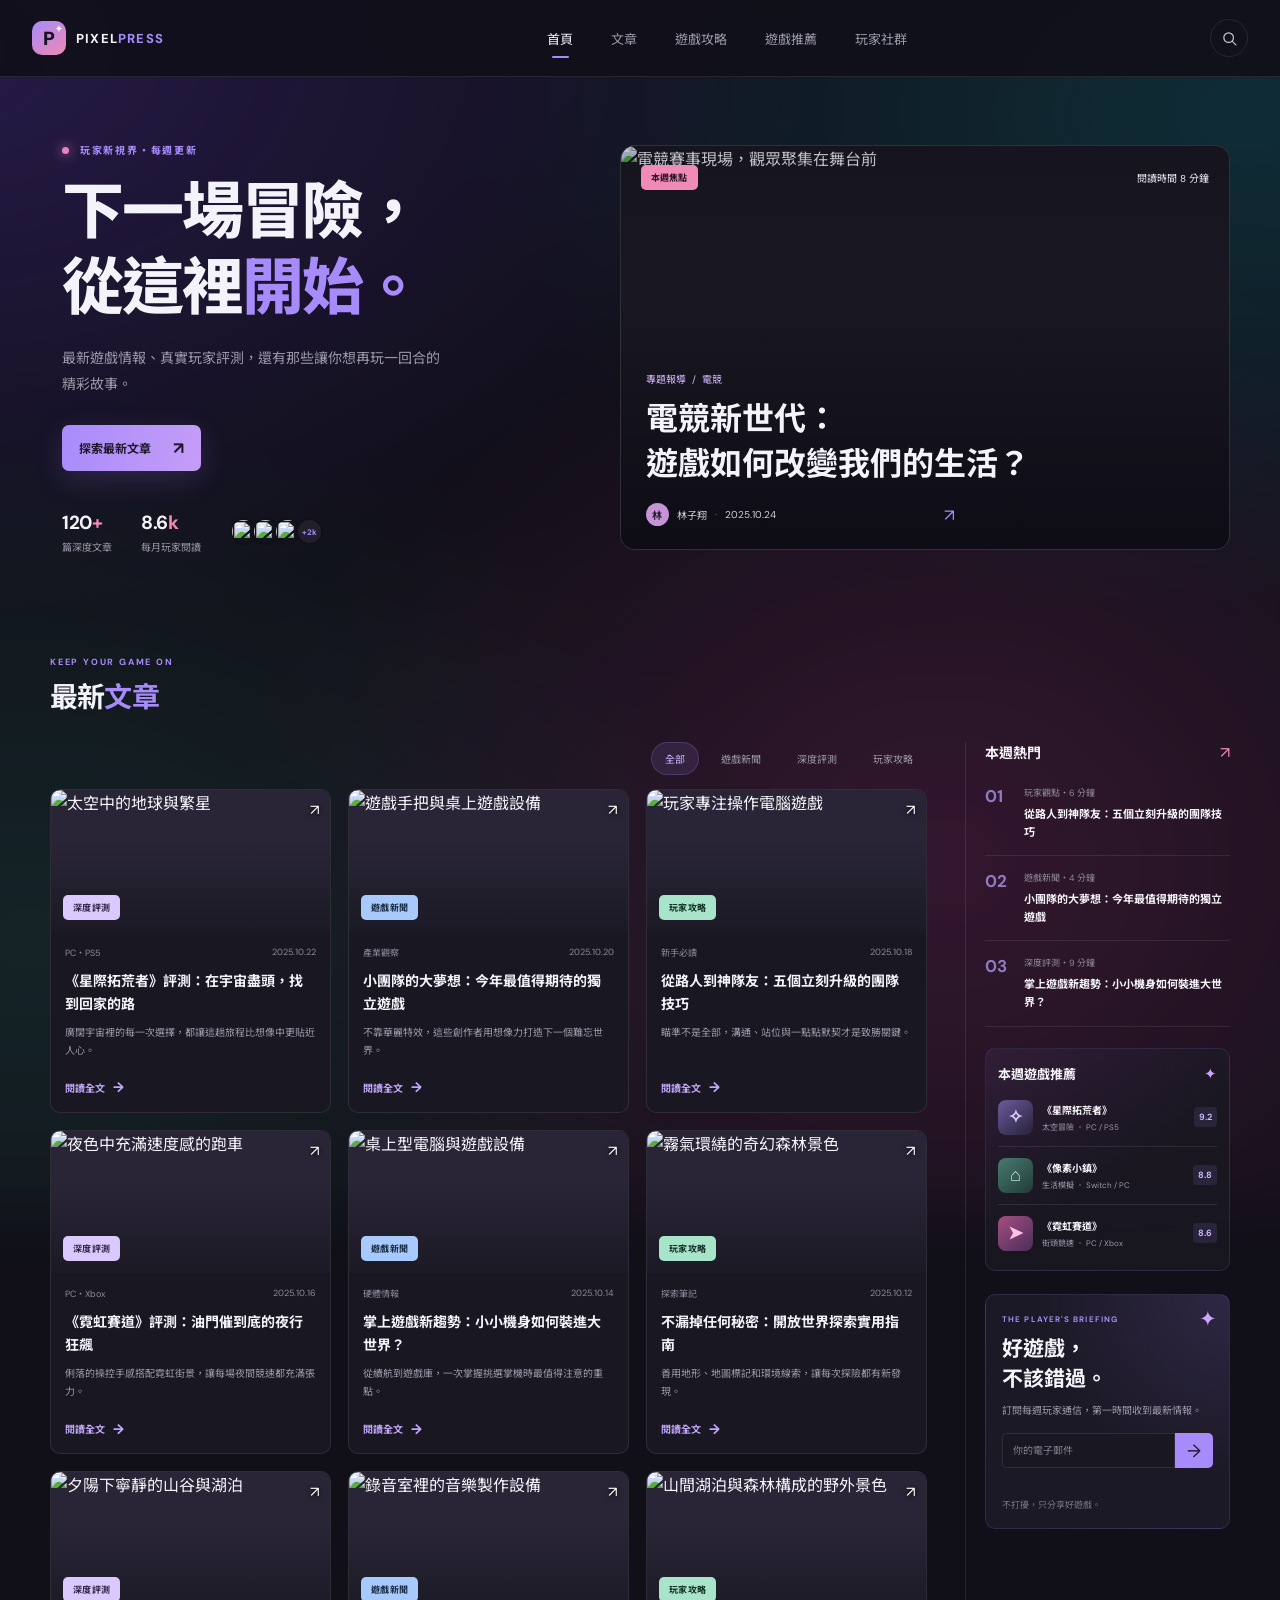
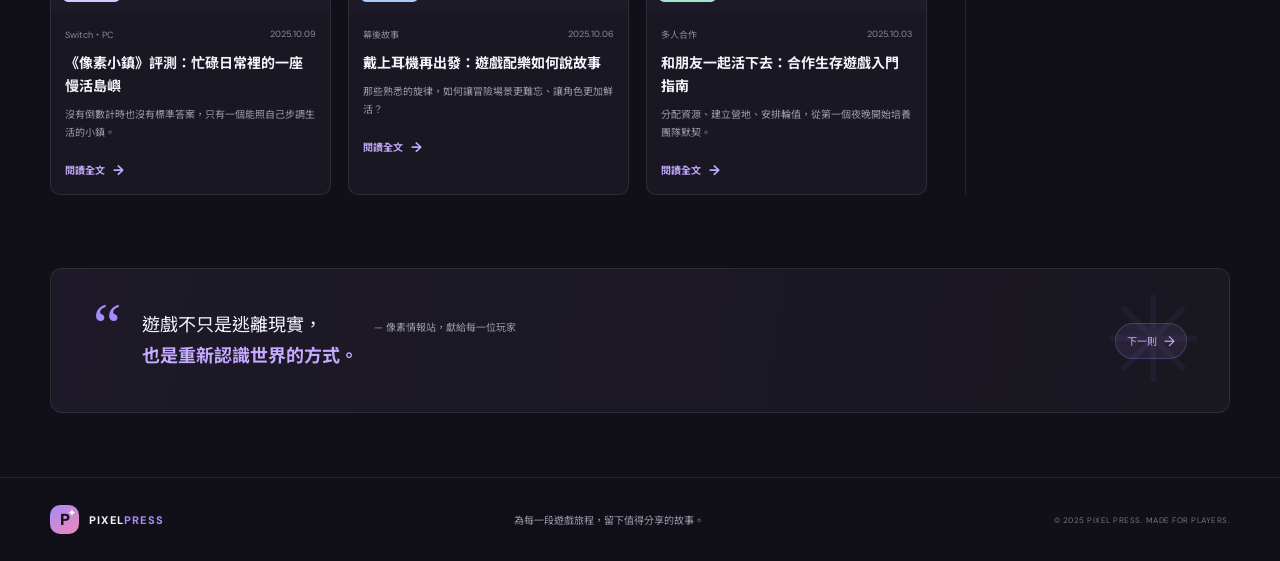
==== commit 2f69ba3a: "feat: 新增文章分頁" ====
--- a/index.html
+++ b/index.html
@@ -24,7 +24,7 @@
       </button>
       <nav class="main-nav" aria-label="主要導覽">
         <a class="nav-link active" href="#latest">首頁</a>
-        <a class="nav-link" href="#latest" data-category-link="全部">文章</a>
+        <a class="nav-link" href="pages/articles.html">文章</a>
         <a class="nav-link" href="pages/guides.html">遊戲攻略</a>
         <a class="nav-link" href="pages/recommendations.html">遊戲推薦</a>
         <a class="nav-link" href="pages/community.html">玩家社群</a>
@@ -58,7 +58,7 @@
           </div>
         </div>
       </div>
-      <a class="hero-feature" href="#article-feature">
+      <a class="hero-feature" href="pages/article.html?id=featured">
         <img src="https://images.unsplash.com/photo-1542751371-adc38448a05e?auto=format&fit=crop&w=1400&q=85" alt="電競賽事現場，觀眾聚集在舞台前">
         <span class="feature-overlay"></span>
         <span class="feature-topline"><span class="tag tag-pink">本週焦點</span><span class="feature-read">閱讀時間 8 分鐘</span></span>
@@ -88,120 +88,120 @@
           </div>
           <div class="article-grid" id="article-grid">
           <article class="article-card" data-category="評測" data-search="星際拓荒者 評測 太空 冒險">
-            <a class="card-image" href="#article-feature">
+            <a class="card-image" href="pages/article.html?id=starfarer">
               <img src="https://images.unsplash.com/photo-1446776811953-b23d57bd21aa?auto=format&fit=crop&w=900&q=80" alt="太空中的地球與繁星">
               <span class="tag tag-purple">深度評測</span>
               <span class="card-image-icon" aria-hidden="true">↗</span>
             </a>
             <div class="card-body">
               <div class="card-meta"><span>PC・PS5</span><span>2025.10.22</span></div>
-              <h3><a href="#article-feature">《星際拓荒者》評測：在宇宙盡頭，找到回家的路</a></h3>
+              <h3><a href="pages/article.html?id=starfarer">《星際拓荒者》評測：在宇宙盡頭，找到回家的路</a></h3>
               <p>廣闊宇宙裡的每一次選擇，都讓這趟旅程比想像中更貼近人心。</p>
-              <a class="read-more" href="#article-feature">閱讀全文 <span>→</span></a>
+              <a class="read-more" href="pages/article.html?id=starfarer">閱讀全文 <span>→</span></a>
             </div>
           </article>
           <article class="article-card" data-category="新聞" data-search="獨立遊戲 新聞 開發者 新作">
-            <a class="card-image" href="#article-feature">
+            <a class="card-image" href="pages/article.html?id=indie-games">
               <img src="https://images.unsplash.com/photo-1511512578047-dfb367046420?auto=format&fit=crop&w=900&q=80" alt="遊戲手把與桌上遊戲設備">
               <span class="tag tag-blue">遊戲新聞</span>
               <span class="card-image-icon" aria-hidden="true">↗</span>
             </a>
             <div class="card-body">
               <div class="card-meta"><span>產業觀察</span><span>2025.10.20</span></div>
-              <h3><a href="#article-feature">小團隊的大夢想：今年最值得期待的獨立遊戲</a></h3>
+              <h3><a href="pages/article.html?id=indie-games">小團隊的大夢想：今年最值得期待的獨立遊戲</a></h3>
               <p>不靠華麗特效，這些創作者用想像力打造下一個難忘世界。</p>
-              <a class="read-more" href="#article-feature">閱讀全文 <span>→</span></a>
+              <a class="read-more" href="pages/article.html?id=indie-games">閱讀全文 <span>→</span></a>
             </div>
           </article>
           <article class="article-card" data-category="攻略" data-search="新手攻略 戰術 團隊合作 線上遊戲">
-            <a class="card-image" href="#article-feature">
+            <a class="card-image" href="pages/article.html?id=teamwork">
               <img src="https://images.unsplash.com/photo-1547394765-185e1e68f34e?auto=format&fit=crop&w=900&q=80" alt="玩家專注操作電腦遊戲">
               <span class="tag tag-green">玩家攻略</span>
               <span class="card-image-icon" aria-hidden="true">↗</span>
             </a>
             <div class="card-body">
               <div class="card-meta"><span>新手必讀</span><span>2025.10.18</span></div>
-              <h3><a href="#article-feature">從路人到神隊友：五個立刻升級的團隊技巧</a></h3>
+              <h3><a href="pages/article.html?id=teamwork">從路人到神隊友：五個立刻升級的團隊技巧</a></h3>
               <p>瞄準不是全部，溝通、站位與一點點默契才是致勝關鍵。</p>
-              <a class="read-more" href="#article-feature">閱讀全文 <span>→</span></a>
+              <a class="read-more" href="pages/article.html?id=teamwork">閱讀全文 <span>→</span></a>
             </div>
           </article>
           <article class="article-card" data-category="評測" data-search="霓虹賽道 評測 競速 賽車">
-            <a class="card-image" href="#article-feature">
+            <a class="card-image" href="pages/article.html?id=neon-racing">
               <img src="https://images.unsplash.com/photo-1492144534655-ae79c964c9d7?auto=format&fit=crop&w=900&q=80" alt="夜色中充滿速度感的跑車">
               <span class="tag tag-purple">深度評測</span>
               <span class="card-image-icon" aria-hidden="true">↗</span>
             </a>
             <div class="card-body">
               <div class="card-meta"><span>PC・Xbox</span><span>2025.10.16</span></div>
-              <h3><a href="#article-feature">《霓虹賽道》評測：油門催到底的夜行狂飆</a></h3>
+              <h3><a href="pages/article.html?id=neon-racing">《霓虹賽道》評測：油門催到底的夜行狂飆</a></h3>
               <p>俐落的操控手感搭配霓虹街景，讓每場夜間競速都充滿張力。</p>
-              <a class="read-more" href="#article-feature">閱讀全文 <span>→</span></a>
+              <a class="read-more" href="pages/article.html?id=neon-racing">閱讀全文 <span>→</span></a>
             </div>
           </article>
           <article class="article-card" data-category="新聞" data-search="掌上遊戲機 新聞 硬體 掌機">
-            <a class="card-image" href="#article-feature">
+            <a class="card-image" href="pages/article.html?id=handheld">
               <img src="https://images.unsplash.com/photo-1593305841991-05c297ba4575?auto=format&fit=crop&w=900&q=80" alt="桌上型電腦與遊戲設備">
               <span class="tag tag-blue">遊戲新聞</span>
               <span class="card-image-icon" aria-hidden="true">↗</span>
             </a>
             <div class="card-body">
               <div class="card-meta"><span>硬體情報</span><span>2025.10.14</span></div>
-              <h3><a href="#article-feature">掌上遊戲新趨勢：小小機身如何裝進大世界？</a></h3>
+              <h3><a href="pages/article.html?id=handheld">掌上遊戲新趨勢：小小機身如何裝進大世界？</a></h3>
               <p>從續航到遊戲庫，一次掌握挑選掌機時最值得注意的重點。</p>
-              <a class="read-more" href="#article-feature">閱讀全文 <span>→</span></a>
+              <a class="read-more" href="pages/article.html?id=handheld">閱讀全文 <span>→</span></a>
             </div>
           </article>
           <article class="article-card" data-category="攻略" data-search="探索攻略 隱藏寶箱 地圖 冒險">
-            <a class="card-image" href="#article-feature">
+            <a class="card-image" href="pages/article.html?id=exploration">
               <img src="https://images.unsplash.com/photo-1518709268805-4e9042af9f23?auto=format&fit=crop&w=900&q=80" alt="霧氣環繞的奇幻森林景色">
               <span class="tag tag-green">玩家攻略</span>
               <span class="card-image-icon" aria-hidden="true">↗</span>
             </a>
             <div class="card-body">
               <div class="card-meta"><span>探索筆記</span><span>2025.10.12</span></div>
-              <h3><a href="#article-feature">不漏掉任何秘密：開放世界探索實用指南</a></h3>
+              <h3><a href="pages/article.html?id=exploration">不漏掉任何秘密：開放世界探索實用指南</a></h3>
               <p>善用地形、地圖標記和環境線索，讓每次探險都有新發現。</p>
-              <a class="read-more" href="#article-feature">閱讀全文 <span>→</span></a>
+              <a class="read-more" href="pages/article.html?id=exploration">閱讀全文 <span>→</span></a>
             </div>
           </article>
           <article class="article-card" data-category="評測" data-search="像素小鎮 評測 獨立遊戲 生活模擬">
-            <a class="card-image" href="#article-feature">
+            <a class="card-image" href="pages/article.html?id=pixel-town">
               <img src="https://images.unsplash.com/photo-1500530855697-b586d89ba3ee?auto=format&fit=crop&w=900&q=80" alt="夕陽下寧靜的山谷與湖泊">
               <span class="tag tag-purple">深度評測</span>
               <span class="card-image-icon" aria-hidden="true">↗</span>
             </a>
             <div class="card-body">
               <div class="card-meta"><span>Switch・PC</span><span>2025.10.09</span></div>
-              <h3><a href="#article-feature">《像素小鎮》評測：忙碌日常裡的一座慢活島嶼</a></h3>
+              <h3><a href="pages/article.html?id=pixel-town">《像素小鎮》評測：忙碌日常裡的一座慢活島嶼</a></h3>
               <p>沒有倒數計時也沒有標準答案，只有一個能照自己步調生活的小鎮。</p>
-              <a class="read-more" href="#article-feature">閱讀全文 <span>→</span></a>
+              <a class="read-more" href="pages/article.html?id=pixel-town">閱讀全文 <span>→</span></a>
             </div>
           </article>
           <article class="article-card" data-category="新聞" data-search="遊戲配樂 新聞 音樂 原聲帶">
-            <a class="card-image" href="#article-feature">
+            <a class="card-image" href="pages/article.html?id=game-music">
               <img src="https://images.unsplash.com/photo-1511379938547-c1f69419868d?auto=format&fit=crop&w=900&q=80" alt="錄音室裡的音樂製作設備">
               <span class="tag tag-blue">遊戲新聞</span>
               <span class="card-image-icon" aria-hidden="true">↗</span>
             </a>
             <div class="card-body">
               <div class="card-meta"><span>幕後故事</span><span>2025.10.06</span></div>
-              <h3><a href="#article-feature">戴上耳機再出發：遊戲配樂如何說故事</a></h3>
+              <h3><a href="pages/article.html?id=game-music">戴上耳機再出發：遊戲配樂如何說故事</a></h3>
               <p>那些熟悉的旋律，如何讓冒險場景更難忘、讓角色更加鮮活？</p>
-              <a class="read-more" href="#article-feature">閱讀全文 <span>→</span></a>
+              <a class="read-more" href="pages/article.html?id=game-music">閱讀全文 <span>→</span></a>
             </div>
           </article>
           <article class="article-card" data-category="攻略" data-search="合作生存 攻略 生存 建造 多人遊戲">
-            <a class="card-image" href="#article-feature">
+            <a class="card-image" href="pages/article.html?id=co-op-survival">
               <img src="https://images.unsplash.com/photo-1470770841072-f978cf4d019e?auto=format&fit=crop&w=900&q=80" alt="山間湖泊與森林構成的野外景色">
               <span class="tag tag-green">玩家攻略</span>
               <span class="card-image-icon" aria-hidden="true">↗</span>
             </a>
             <div class="card-body">
               <div class="card-meta"><span>多人合作</span><span>2025.10.03</span></div>
-              <h3><a href="#article-feature">和朋友一起活下去：合作生存遊戲入門指南</a></h3>
+              <h3><a href="pages/article.html?id=co-op-survival">和朋友一起活下去：合作生存遊戲入門指南</a></h3>
               <p>分配資源、建立營地、安排輪值，從第一個夜晚開始培養團隊默契。</p>
-              <a class="read-more" href="#article-feature">閱讀全文 <span>→</span></a>
+              <a class="read-more" href="pages/article.html?id=co-op-survival">閱讀全文 <span>→</span></a>
             </div>
           </article>
           </div>
@@ -209,9 +209,9 @@
 
         <aside class="sidebar">
           <div class="sidebar-heading"><h3>本週熱門</h3><span class="trending-icon">↗</span></div>
-          <a class="trending-item" href="#article-feature"><span class="trending-number">01</span><span><small>玩家觀點・6 分鐘</small><strong>為什麼我們總是想「再玩一場」？</strong></span></a>
-          <a class="trending-item" href="#article-feature"><span class="trending-number">02</span><span><small>遊戲新聞・4 分鐘</small><strong>2025 秋季遊戲展五大亮點整理</strong></span></a>
-          <a class="trending-item" href="#article-feature"><span class="trending-number">03</span><span><small>深度評測・9 分鐘</small><strong>掌機新選擇：出門也能暢玩大作</strong></span></a>
+          <a class="trending-item" href="pages/article.html?id=teamwork"><span class="trending-number">01</span><span><small>玩家觀點・6 分鐘</small><strong>從路人到神隊友：五個立刻升級的團隊技巧</strong></span></a>
+          <a class="trending-item" href="pages/article.html?id=indie-games"><span class="trending-number">02</span><span><small>遊戲新聞・4 分鐘</small><strong>小團隊的大夢想：今年最值得期待的獨立遊戲</strong></span></a>
+          <a class="trending-item" href="pages/article.html?id=handheld"><span class="trending-number">03</span><span><small>深度評測・9 分鐘</small><strong>掌上遊戲新趨勢：小小機身如何裝進大世界？</strong></span></a>
           <section class="game-recommendations" aria-labelledby="game-recommendations-title">
             <div class="sidebar-heading">
               <h3 id="game-recommendations-title">本週遊戲推薦</h3>
--- a/styles.css
+++ b/styles.css
@@ -73,6 +73,24 @@
 .destination-panel h1 { margin-bottom: 16px; font-size: clamp(34px, 6vw, 54px); }
 .destination-panel > p:not(.eyebrow) { max-width: 580px; margin-bottom: 26px; color: var(--muted); font-size: 14px; line-height: 1.9; }
 .destination-panel .button { margin-right: 10px; }
+.article-list-main { min-height: calc(100vh - 160px); }
+.article-list-main .latest-section { padding-top: 56px; }
+.article-list-main .section-heading h1 { margin: 0; font-size: 32px; letter-spacing: -.8px; }
+.article-list-main .section-heading h1 span { color: var(--purple); }
+.article-list-grid { grid-template-columns: repeat(3, minmax(0, 1fr)); }
+.article-list-grid .card-body h2 { margin: 11px 0 8px; font-size: 14px; line-height: 1.65; }
+.article-list-grid .card-body h2 a:hover { color: #c8b3ff; }
+.article-detail-main { max-width: 900px; }
+.article-detail { padding: clamp(24px, 5vw, 48px); }
+.article-detail-image { width: 100%; max-height: 420px; margin-bottom: 28px; border-radius: 10px; object-fit: cover; }
+.article-detail h1 { margin-bottom: 14px; font-size: clamp(30px, 5vw, 46px); line-height: 1.4; }
+.article-detail .eyebrow { margin-bottom: 10px; }
+.article-detail-meta { display: flex; gap: 16px; margin-bottom: 23px; color: var(--muted); font-size: 12px; }
+.article-detail-summary { margin-bottom: 24px; color: #d3cde0; font-size: 17px; line-height: 1.9; }
+.article-detail-body { color: #c0bccb; font-size: 15px; line-height: 2; }
+.article-detail-body p { margin-bottom: 20px; }
+.article-back-link { display: inline-block; margin-top: 24px; color: #c4aaff; font-size: 13px; }
+.article-back-link:hover { color: var(--text); }
 
 .hero { min-height: 505px; display: grid; grid-template-columns: .9fr 1.1fr; align-items: center; gap: 70px; padding-block: 65px 76px; }
 .hero-copy { padding-left: 12px; }
@@ -200,6 +218,7 @@
   .hero { gap: 35px; }
   .content-layout { grid-template-columns: minmax(0, 1fr) 230px; gap: 23px; }
   .article-grid { grid-template-columns: repeat(2, minmax(0, 1fr)); }
+  .article-list-grid { grid-template-columns: repeat(2, minmax(0, 1fr)); }
   .article-card:nth-child(3) { display: none; }
   .article-card:nth-child(3)[hidden] { display: none; }
   .article-card:nth-child(3):not([hidden]) { display: block; }
@@ -212,6 +231,11 @@
   .section-nav { width: 100%; justify-content: space-between; gap: 10px; }
   .section-nav a { font-size: 11px; }
   .destination-main { width: min(100% - 38px, 540px); min-height: calc(100vh - 170px); padding-block: 60px; }
+  .article-list-main .latest-section { padding-top: 42px; }
+  .article-list-grid { grid-template-columns: repeat(2, minmax(0, 1fr)); gap: 12px; }
+  .article-detail-main { padding-top: 42px; }
+  .article-detail-summary { font-size: 15px; }
+  .article-detail-body { font-size: 14px; }
   .menu-toggle { width: 35px; height: 35px; display: flex; flex-direction: column; justify-content: center; gap: 5px; order: 2; padding: 7px; border: 1px solid var(--line); border-radius: 50%; background: transparent; cursor: pointer; }
   .menu-toggle span { width: 100%; height: 1.5px; background: #d6d1df; }
   .main-nav { position: absolute; top: 65px; right: 0; left: 0; display: none; flex-direction: column; gap: 0; margin: 0; padding: 7px 19px 13px; border-bottom: 1px solid var(--line); background: #17151f; }
@@ -246,6 +270,7 @@
 }
 @media (max-width: 400px) {
   .article-grid { grid-template-columns: 1fr; }
+  .article-list-grid { grid-template-columns: 1fr; }
   .card-image { height: 185px; }
   .article-card:nth-child(3) { display: block; }
   .sidebar { grid-template-columns: 1fr; }
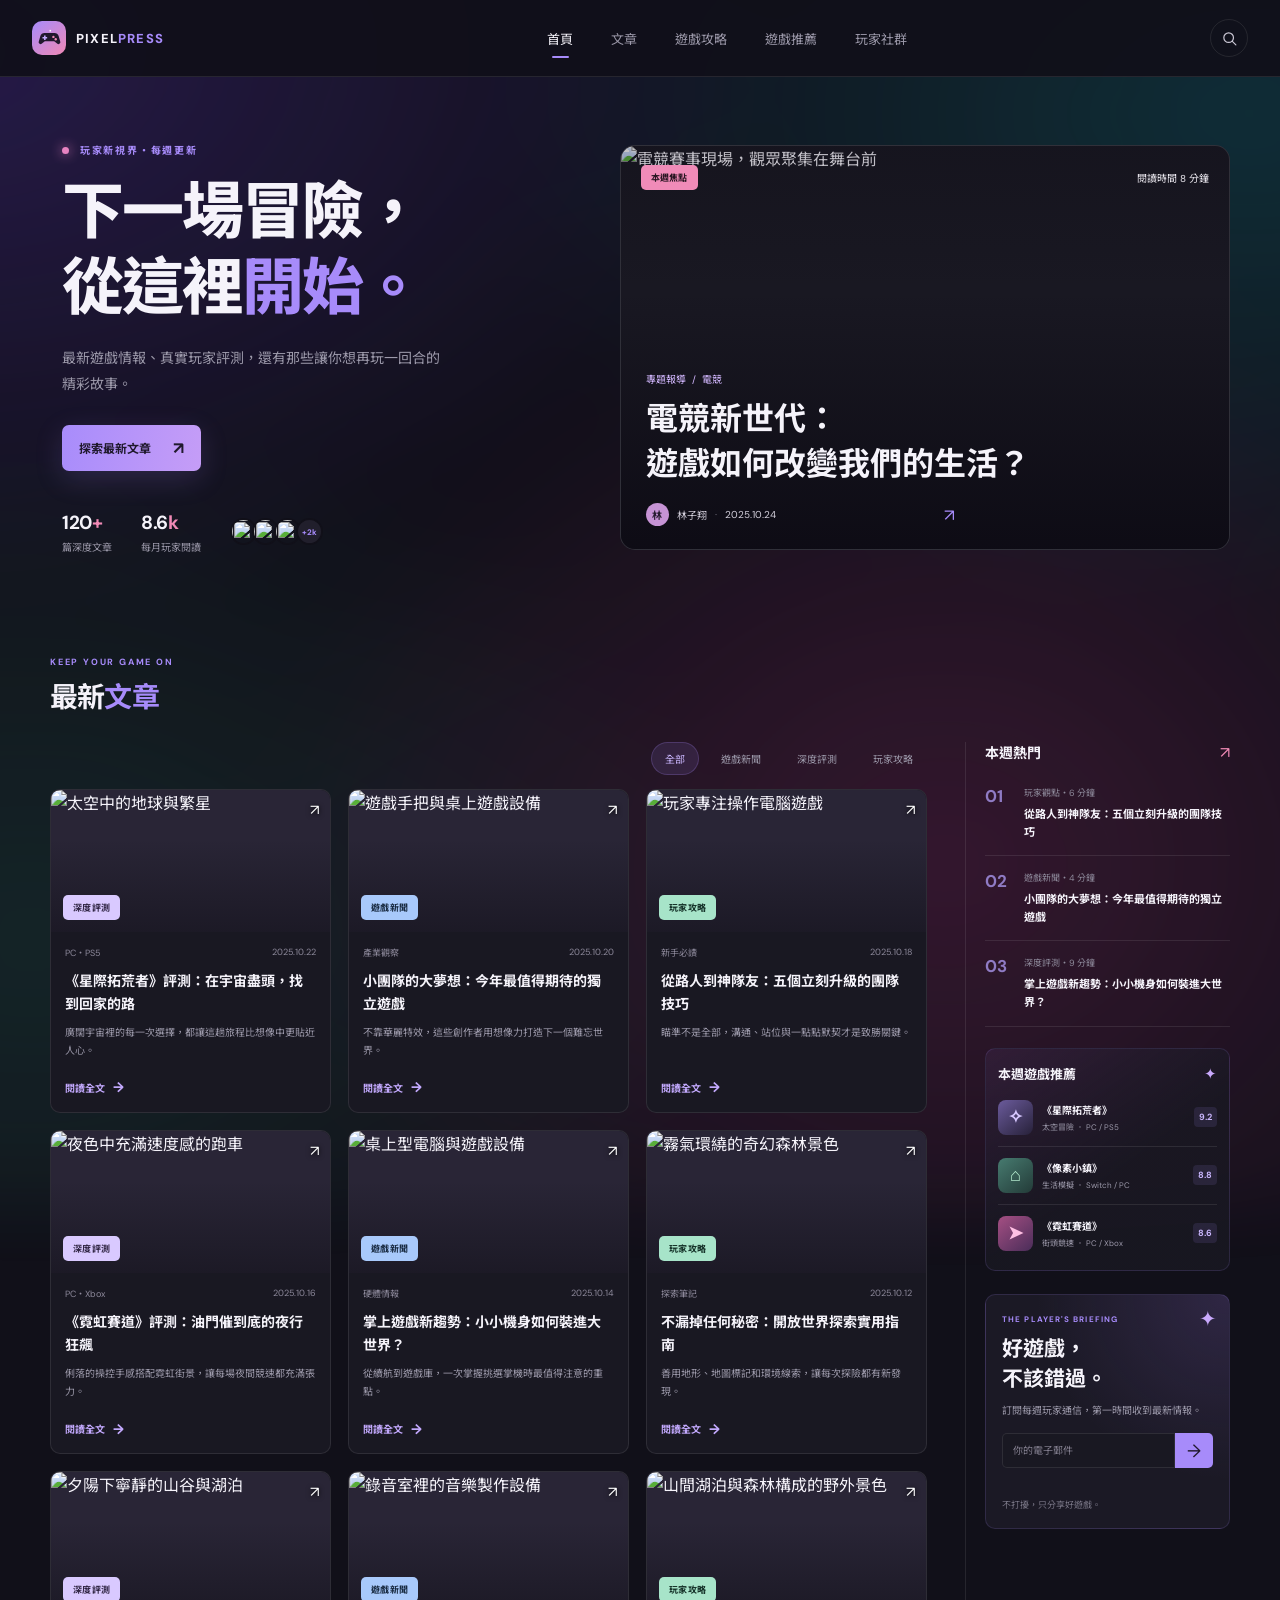
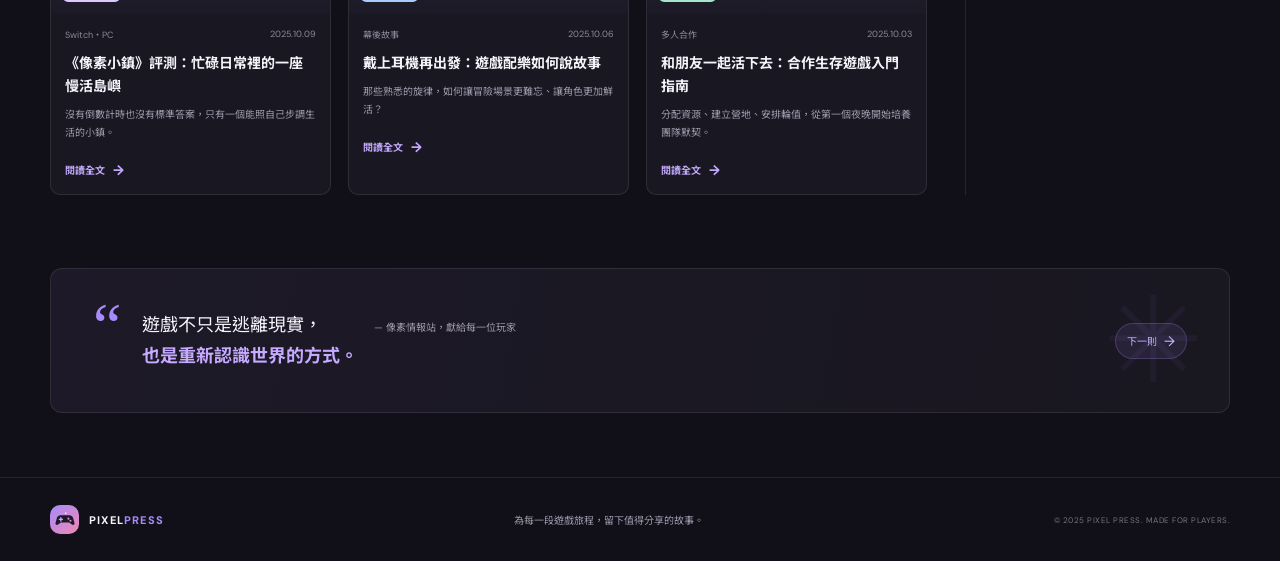
==== commit bcf15328: "feat: 更改圖標" ====
--- a/index.html
+++ b/index.html
@@ -5,6 +5,7 @@
   <meta name="viewport" content="width=device-width, initial-scale=1.0">
   <meta name="theme-color" content="#111019">
   <meta name="description" content="像素情報站：最新遊戲新聞、深度評測與玩家觀點。">
+  <link rel="icon" type="image/svg+xml" href="favicon.svg">
   <title>像素情報站</title>
   <link rel="preconnect" href="https://fonts.googleapis.com">
   <link rel="preconnect" href="https://fonts.gstatic.com" crossorigin>
@@ -16,7 +17,7 @@
   <header class="site-header">
     <div class="header-inner">
       <a class="brand" href="#" aria-label="像素情報站首頁">
-        <span class="brand-mark" aria-hidden="true">P<span>✦</span></span>
+        <span class="brand-mark" aria-hidden="true"><svg viewBox="0 0 32 32"><path fill="#21192d" d="M9.5 9h13c2.4 0 4.5 1.6 5.2 3.9l2.1 7.4c.6 2.2-1.9 3.8-3.7 2.4l-4.1-3.2H10l-4.1 3.2c-1.8 1.4-4.3-.2-3.7-2.4l2.1-7.4C5 10.6 7.1 9 9.5 9Z"/><path fill="#c3aaff" d="M9 12h2v2h2v2h-2v2H9v-2H7v-2h2z"/><circle cx="21" cy="14" r="1.5" fill="#f18ab6"/><circle cx="24" cy="17" r="1.5" fill="#f18ab6"/><path fill="#fff" d="M16 5h2v2h-2z"/></svg></span>
         <span class="brand-name">PIXEL<span>PRESS</span></span>
       </a>
       <button class="menu-toggle" type="button" aria-label="開啟選單" aria-expanded="false">
@@ -272,10 +273,14 @@
 
   <footer class="site-footer">
     <div class="footer-inner page-shell">
-      <a class="brand footer-brand" href="#"><span class="brand-mark" aria-hidden="true">P<span>✦</span></span><span class="brand-name">PIXEL<span>PRESS</span></span></a>
+      <a class="brand footer-brand" href="#"><span class="brand-mark" aria-hidden="true"><svg viewBox="0 0 32 32"><path fill="#21192d" d="M9.5 9h13c2.4 0 4.5 1.6 5.2 3.9l2.1 7.4c.6 2.2-1.9 3.8-3.7 2.4l-4.1-3.2H10l-4.1 3.2c-1.8 1.4-4.3-.2-3.7-2.4l2.1-7.4C5 10.6 7.1 9 9.5 9Z"/><path fill="#c3aaff" d="M9 12h2v2h2v2h-2v2H9v-2H7v-2h2z"/><circle cx="21" cy="14" r="1.5" fill="#f18ab6"/><circle cx="24" cy="17" r="1.5" fill="#f18ab6"/><path fill="#fff" d="M16 5h2v2h-2z"/></svg></span><span class="brand-name">PIXEL<span>PRESS</span></span></a>
       <p>為每一段遊戲旅程，留下值得分享的故事。</p>
       <span class="copyright">© 2025 PIXEL PRESS. MADE FOR PLAYERS.</span>
     </div>
   </footer>
+  <button class="back-to-top" type="button" aria-label="回到頁首" title="回到頁首" hidden>
+    <svg viewBox="0 0 24 24" aria-hidden="true"><path d="m6 14 6-6 6 6"></path></svg>
+  </button>
+  <script src="back-to-top.js" defer></script>
 </body>
 </html>
--- a/styles.css
+++ b/styles.css
@@ -36,6 +36,7 @@
   100% { opacity: .62; transform: scale(1) rotate(-1deg); }
 }
 @media (prefers-reduced-motion: reduce) {
+  html { scroll-behavior: auto; }
   body::before { animation: none; }
 }
 a { color: inherit; text-decoration: none; }
@@ -47,8 +48,8 @@
 .site-header { position: relative; z-index: 5; border-bottom: 1px solid var(--line); background: rgba(17, 16, 25, .92); }
 .header-inner { width: min(1280px, calc(100% - 64px)); height: 76px; margin: auto; display: flex; align-items: center; justify-content: space-between; }
 .brand { display: inline-flex; align-items: center; gap: 10px; }
-.brand-mark { width: 34px; height: 34px; display: grid; place-items: center; position: relative; border-radius: 10px; background: linear-gradient(140deg, #a78bfa, #ef88b5); color: #17131f; font-size: 19px; font-weight: 900; }
-.brand-mark span { position: absolute; right: 3px; top: 2px; color: white; font-size: 9px; }
+.brand-mark { width: 34px; height: 34px; display: grid; place-items: center; border-radius: 10px; background: linear-gradient(140deg, #a78bfa, #ef88b5); }
+.brand-mark svg { width: 25px; height: 25px; }
 .brand-name { font-size: 13px; font-weight: 800; letter-spacing: 1.2px; }
 .brand-name span { color: var(--purple); }
 .main-nav { display: flex; gap: 38px; margin-left: 80px; }
@@ -208,8 +209,31 @@
 .quote-credit { z-index: 1; margin: 0; color: var(--muted); font-size: 10px; }
 .quote-decoration { position: absolute; right: 25px; color: rgba(167,139,250,.06); font-size: 120px; }
 .site-footer { border-top: 1px solid var(--line); }
+.back-to-top {
+  position: fixed;
+  z-index: 10;
+  right: max(24px, calc((100vw - 1280px) / 2));
+  bottom: 24px;
+  width: 52px;
+  height: 52px;
+  display: grid;
+  place-items: center;
+  border: 1px solid rgba(255, 255, 255, .2);
+  border-radius: 50%;
+  background: linear-gradient(145deg, #c3aaff, #9875ee);
+  box-shadow: 0 8px 26px rgba(104, 73, 185, .35);
+  color: #20192d;
+  cursor: pointer;
+  opacity: 1;
+  transform: translateY(0);
+  transition: opacity .2s, transform .2s, box-shadow .2s;
+}
+.back-to-top[hidden] { display: none; }
+.back-to-top:hover { box-shadow: 0 10px 32px rgba(153, 117, 238, .55); transform: translateY(-3px); }
+.back-to-top svg { width: 21px; height: 21px; fill: none; stroke: currentColor; stroke-width: 2; stroke-linecap: round; stroke-linejoin: round; }
 .footer-inner { min-height: 83px; display: flex; align-items: center; justify-content: space-between; gap: 20px; }
-.footer-brand .brand-mark { width: 29px; height: 29px; font-size: 16px; }
+.footer-brand .brand-mark { width: 29px; height: 29px; }
+.footer-brand .brand-mark svg { width: 22px; height: 22px; }
 .footer-brand .brand-name { font-size: 11px; }
 .footer-inner > p { margin: 0; color: var(--muted); font-size: 10px; }
 .copyright { color: #777382; font-size: 8px; letter-spacing: .5px; }
